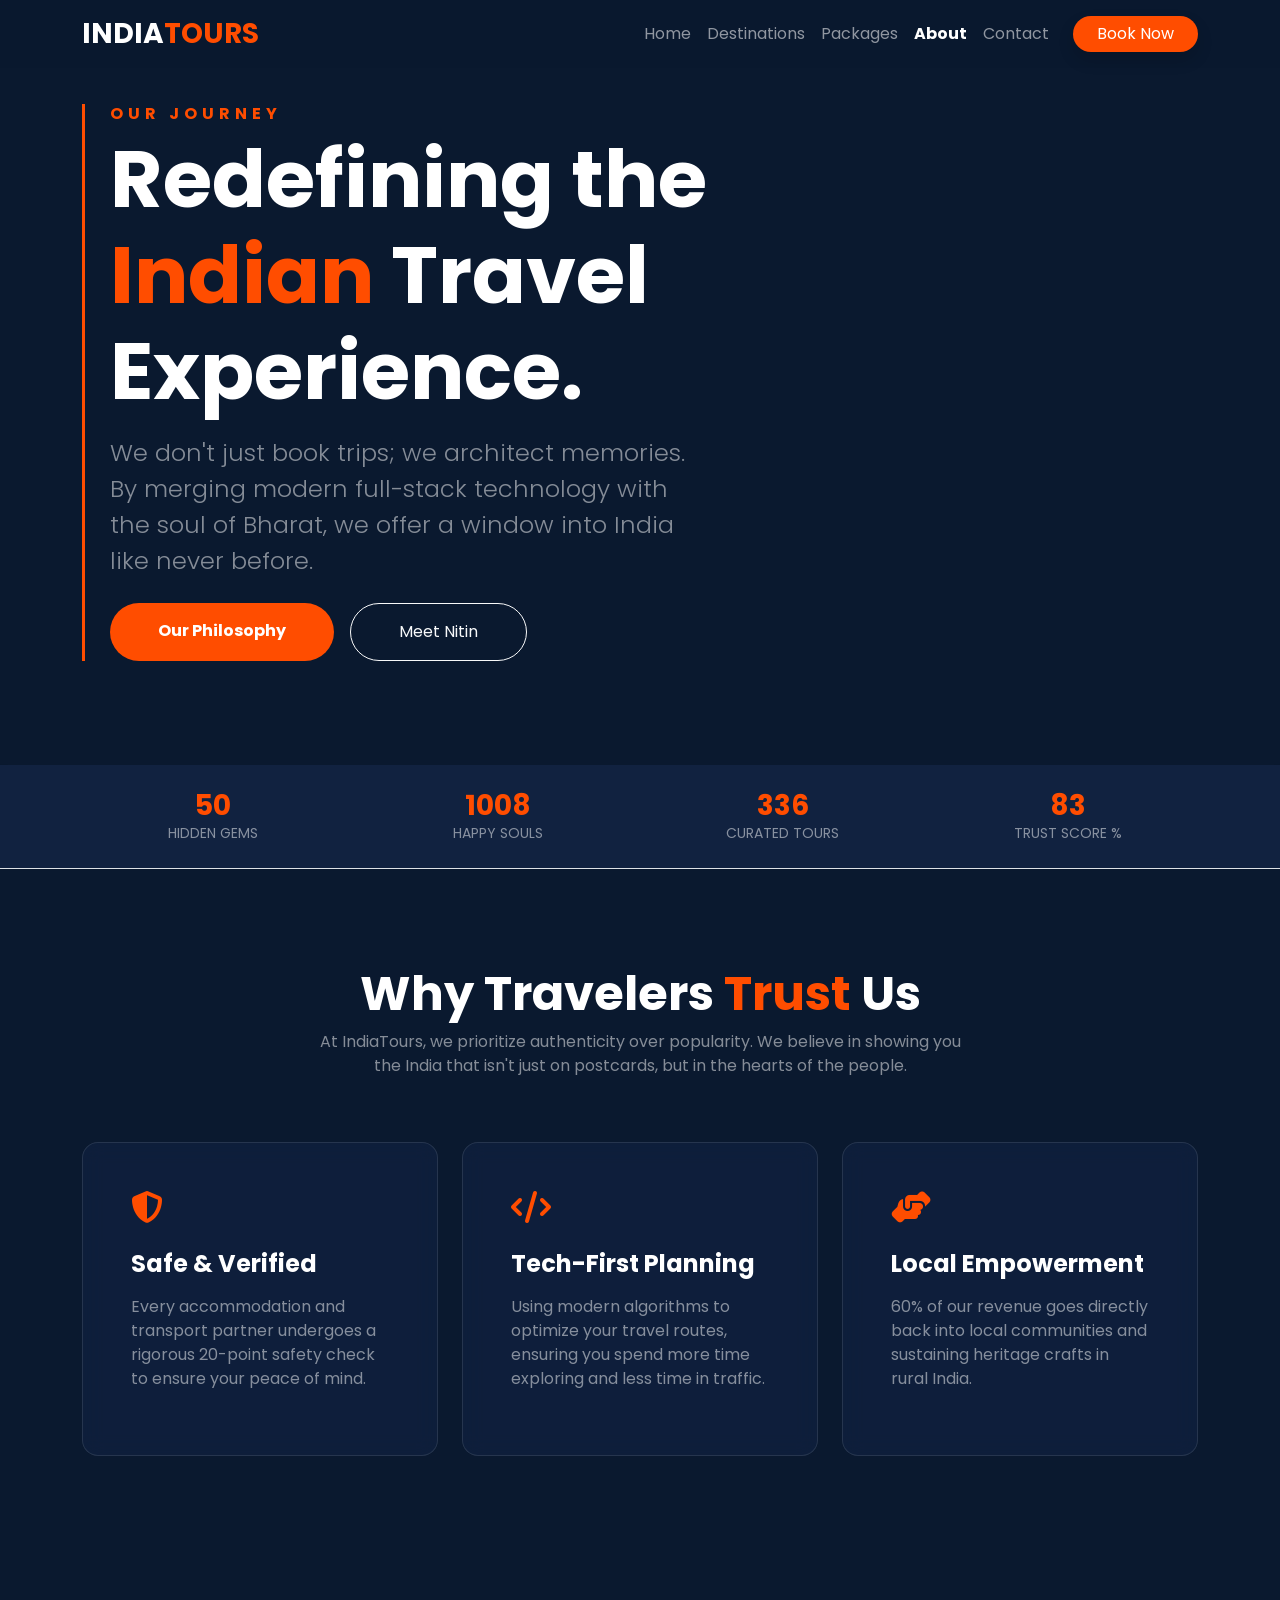
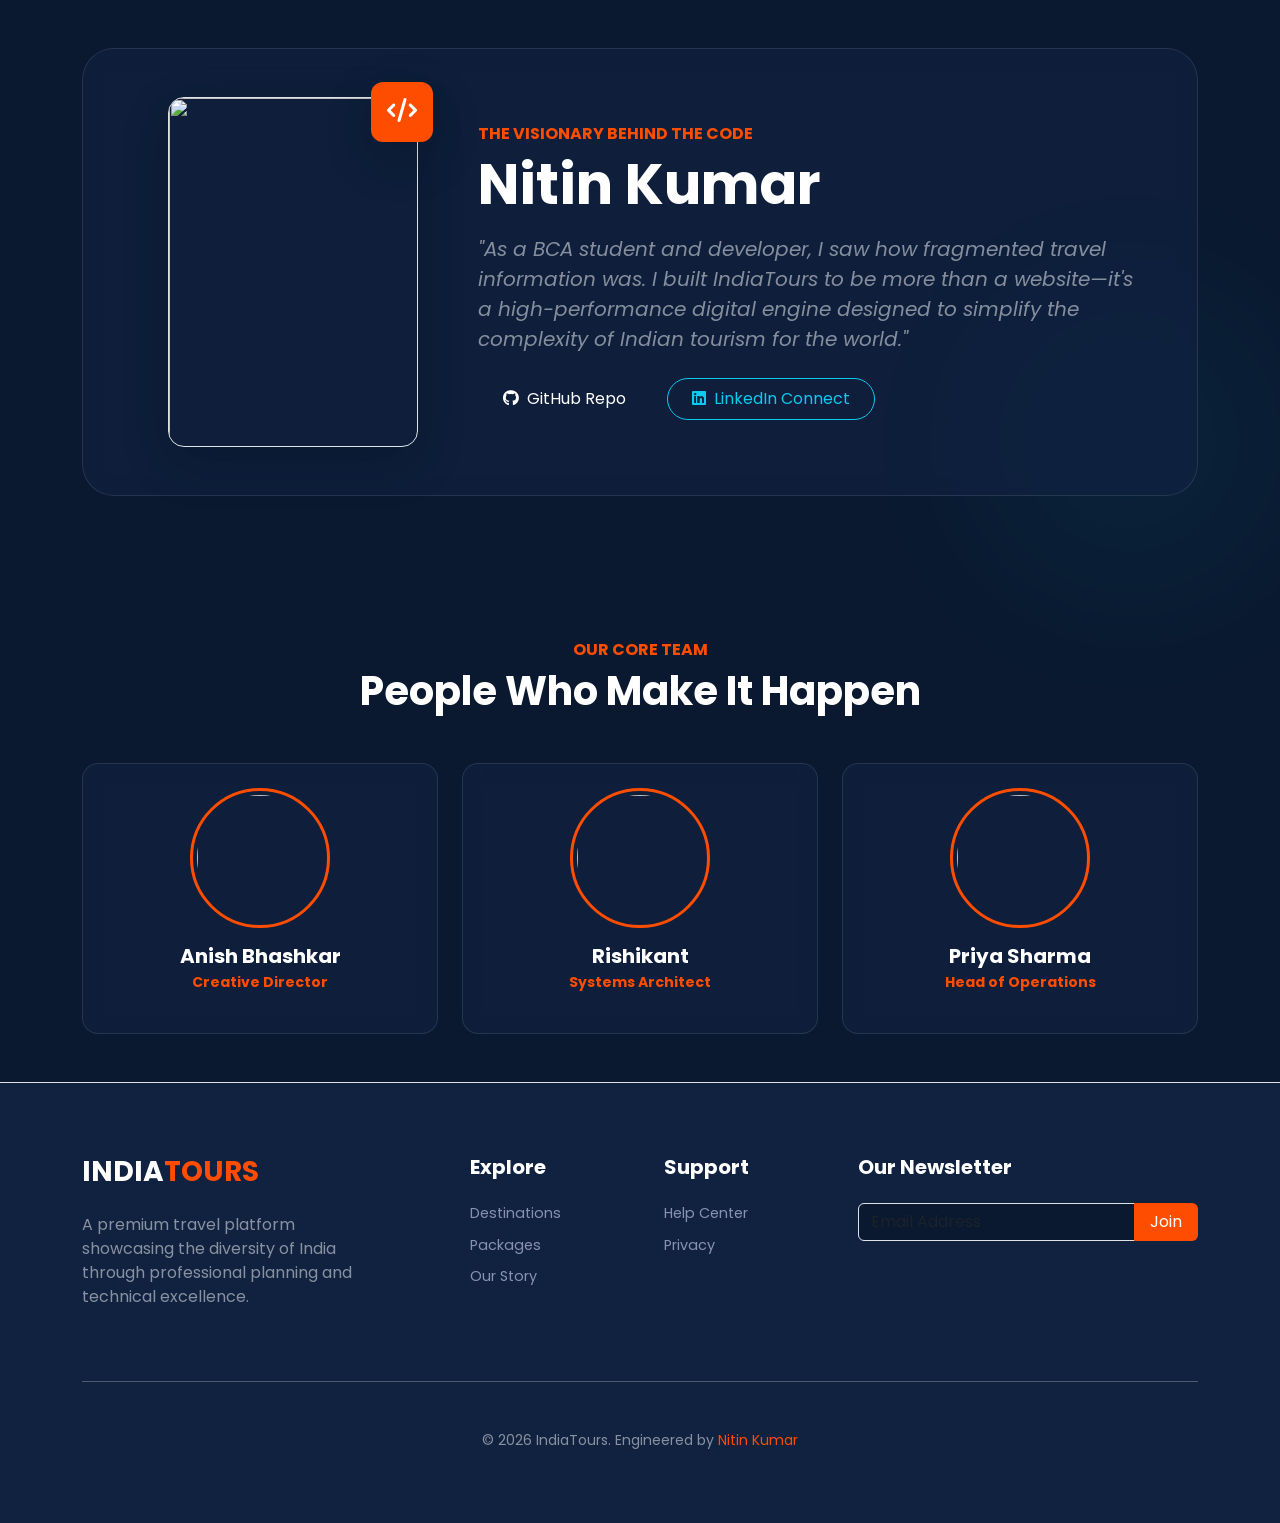
==== about.html @ 4d45d9b5 "Add files via upload" ====
<!DOCTYPE html>
<html lang="en">
<head>
    <meta charset="UTF-8">
    <meta name="viewport" content="width=device-width, initial-scale=1.0">
    <title>About Us | IndiaTours</title>
    
    <link href="https://fonts.googleapis.com/css2?family=Poppins:wght@300;400;500;600;700&display=swap" rel="stylesheet">
    <link href="https://cdn.jsdelivr.net/npm/bootstrap@5.3.2/dist/css/bootstrap.min.css" rel="stylesheet">
    <link rel="stylesheet" href="https://cdnjs.cloudflare.com/ajax/libs/font-awesome/6.4.0/css/all.min.css">
    
    <style>
        :root {
            --navy-dark: #0a192f;
            --navy-slate: #112240;
            --navy-light: #233554;
            --orange-primary: #ff4d00;
            --text-slate: #8892b0;
        }

        body { font-family: 'Poppins', sans-serif; overflow-x: hidden; background-color: var(--navy-dark); color: white; }
        .text-orange { color: var(--orange-primary) !important; }
        .bg-navy-dark { background-color: var(--navy-dark) !important; }
        .bg-navy-slate { background-color: var(--navy-slate) !important; }
        
        /* Glassmorphism Card Effect */
        .glass-card {
            background: rgba(17, 34, 64, 0.7);
            backdrop-filter: blur(10px);
            border: 1px solid rgba(255, 255, 255, 0.1);
            transition: transform 0.3s ease, border-color 0.3s ease;
        }
        .glass-card:hover {
            border-color: var(--orange-primary);
            transform: translateY(-10px);
        }

        /* Animated Section Entrance */
        .reveal {
            opacity: 0;
            transform: translateY(30px);
            transition: all 0.8s ease-out;
        }
        .reveal.active {
            opacity: 1;
            transform: translateY(0);
        }

        /* Decorative Background Blob */
        .blob {
            position: absolute;
            width: 300px;
            height: 300px;
            background: var(--orange-primary);
            filter: blur(80px);
            opacity: 0.1;
            z-index: -1;
            border-radius: 50%;
        }

        .counter-box { border-bottom: 2px solid transparent; transition: 0.3s; }
        .counter-box:hover { border-bottom: 2px solid var(--orange-primary); }

        .footer-link {
            color: var(--text-slate);
            text-decoration: none;
            transition: 0.3s;
            font-size: 0.9rem;
            display: block;
            margin-bottom: 10px;
        }
        .footer-link:hover { color: var(--orange-primary); padding-left: 5px; }
        
        .btn-orange { background: var(--orange-primary); color: white; border: none; }
        .btn-orange:hover { background: #e64500; color: white; }

        /* Custom Header Styling */
        .header-content {
            border-left: 3px solid var(--orange-primary);
            padding-left: 25px;
        }
    </style>
</head>

<body class="bg-navy-dark text-white">

    <nav class="navbar navbar-expand-lg fixed-top navbar-dark" id="mainNav" style="background: rgba(10, 25, 47, 0.95);">
        <div class="container">
            <a class="navbar-brand fw-bold fs-3" href="index.html">
                INDIA<span class="text-orange">TOURS</span>
            </a>
            <button class="navbar-toggler" type="button" data-bs-toggle="collapse" data-bs-target="#navContent">
                <span class="navbar-toggler-icon"></span>
            </button>
            <div class="collapse navbar-collapse justify-content-start" id="navContent">
                <ul class="navbar-nav ms-auto align-items-center">
                    <li class="nav-item"><a class="nav-link" href="index.html">Home</a></li>
                    <li class="nav-item"><a class="nav-link" href="destinations.html">Destinations</a></li>
                    <li class="nav-item"><a class="nav-link" href="packages.html">Packages</a></li>
                    <li class="nav-item"><a class="nav-link active fw-bold" href="about.html">About</a></li>
                    <li class="nav-item"><a class="nav-link" href="contact.html">Contact</a></li>
                    <li class="nav-item ms-lg-3">
                        <a class="btn btn-orange px-4 rounded-pill shadow" href="booking.html">Book Now</a>
                    </li>
                </ul>
            </div>
        </div>
    </nav>

    <header class="sub-hero d-flex align-items-center" 
            style="height: 85vh; background: linear-gradient(to right, rgba(10, 25, 47, 0.95), rgba(10, 25, 47, 0.6)), url('https://images.unsplash.com/photo-1524492412937-b28074a5d7da') center/cover;">
        <div class="container">
            <div class="row">
                <div class="col-lg-8 reveal">
                    <div class="header-content">
                        <h6 class="text-orange fw-bold text-uppercase ls-3 mb-2" style="letter-spacing: 5px;">Our Journey</h6>
                        <h1 class="display-1 fw-bold mb-3">Redefining the <br><span class="text-orange">Indian</span> Travel Experience.</h1>
                        <p class="lead text-white-50 mb-4 fs-4" style="max-width: 600px;">
                            We don't just book trips; we architect memories. By merging modern full-stack technology with the soul of Bharat, we offer a window into India like never before.
                        </p>
                        <div class="d-flex flex-wrap gap-3">
                            <a href="#vision" class="btn btn-orange rounded-pill px-5 py-3 fw-bold">Our Philosophy</a>
                            <a href="#founder" class="btn btn-outline-light rounded-pill px-5 py-3">Meet Nitin</a>
                        </div>
                    </div>
                </div>
            </div>
        </div>
    </header>

    <section class="py-4 bg-navy-slate border-bottom border-navy-light shadow-sm">
        <div class="container">
            <div class="row text-center g-4" id="counterSection">
                <div class="col-md-3 col-6">
                    <h3 class="counter fw-bold text-orange mb-0" data-target="50">0</h3>
                    <p class="small text-white-50 mb-0 text-uppercase ls-1">Hidden Gems</p>
                </div>
                <div class="col-md-3 col-6">
                    <h3 class="counter fw-bold text-orange mb-0" data-target="1200">0</h3>
                    <p class="small text-white-50 mb-0 text-uppercase ls-1">Happy Souls</p>
                </div>
                <div class="col-md-3 col-6">
                    <h3 class="counter fw-bold text-orange mb-0" data-target="350">0</h3>
                    <p class="small text-white-50 mb-0 text-uppercase ls-1">Curated Tours</p>
                </div>
                <div class="col-md-3 col-6">
                    <h3 class="counter fw-bold text-orange mb-0" data-target="100">0</h3>
                    <p class="small text-white-50 mb-0 text-uppercase ls-1">Trust Score %</p>
                </div>
            </div>
        </div>
    </section>

    <section id="vision" class="py-5 bg-navy-dark">
        <div class="container py-lg-5">
            <div class="row mb-5 text-center justify-content-center">
                <div class="col-lg-7 reveal">
                    <h2 class="fw-bold display-5">Why Travelers <span class="text-orange">Trust</span> Us</h2>
                    <p class="text-white-50">At IndiaTours, we prioritize authenticity over popularity. We believe in showing you the India that isn't just on postcards, but in the hearts of the people.</p>
                </div>
            </div>
            <div class="row g-4">
                <div class="col-md-4 reveal">
                    <div class="glass-card p-5 rounded-4 h-100">
                        <div class="icon-box mb-4"><i class="fas fa-shield-alt text-orange fa-2x"></i></div>
                        <h4 class="fw-bold mb-3">Safe & Verified</h4>
                        <p class="text-white-50">Every accommodation and transport partner undergoes a rigorous 20-point safety check to ensure your peace of mind.</p>
                    </div>
                </div>
                <div class="col-md-4 reveal">
                    <div class="glass-card p-5 rounded-4 h-100">
                        <div class="icon-box mb-4"><i class="fas fa-code text-orange fa-2x"></i></div>
                        <h4 class="fw-bold mb-3">Tech-First Planning</h4>
                        <p class="text-white-50">Using modern algorithms to optimize your travel routes, ensuring you spend more time exploring and less time in traffic.</p>
                    </div>
                </div>
                <div class="col-md-4 reveal">
                    <div class="glass-card p-5 rounded-4 h-100">
                        <div class="icon-box mb-4"><i class="fas fa-hands-helping text-orange fa-2x"></i></div>
                        <h4 class="fw-bold mb-3">Local Empowerment</h4>
                        <p class="text-white-50">60% of our revenue goes directly back into local communities and sustaining heritage crafts in rural India.</p>
                    </div>
                </div>
            </div>
        </div>
    </section>

    <section id="founder" class="py-5 position-relative">
        <div class="blob" style="bottom: 0; right: 0; background: #00d4ff; opacity: 0.05;"></div>
        <div class="container py-lg-5">
            <div class="glass-card p-5 rounded-5 reveal">
                <div class="row align-items-center">
                    <div class="col-lg-4 text-center">
                        <div class="position-relative d-inline-block">
                            <img src="img/founder.jpg" class="img-fluid rounded-4 shadow-lg border border-navy-light" style="width: 250px; height: 350px; object-fit: cover;">
                            <div class="position-absolute top-0 end-0 bg-orange p-3 shadow-lg" style="margin-top: -15px; margin-right: -15px; border-radius: 12px; background: var(--orange-primary);">
                                <i class="fa-solid fa-code text-white fs-4"></i>
                            </div>
                        </div>
                    </div>
                    <div class="col-lg-8">
                        <h6 class="text-orange fw-bold mb-2 ls-2">THE VISIONARY BEHIND THE CODE</h6>
                        <h2 class="fw-bold display-4 mb-3">Nitin Kumar</h2>
                        <p class="text-white-50 fs-5 mb-4 italic" style="font-style: italic;">
                            "As a BCA student and developer, I saw how fragmented travel information was. I built IndiaTours to be more than a website—it's a high-performance digital engine designed to simplify the complexity of Indian tourism for the world."
                        </p>
                        
                        <div class="d-flex flex-wrap gap-3">
                            <a href="https://github.com/Nitin765kumar" target="_blank" class="btn btn-navy-slate text-white border-navy-light px-4 py-2 rounded-pill">
                                <i class="fab fa-github me-2"></i>GitHub Repo
                            </a>
                            <a href="https://www.linkedin.com/in/nitinkumar25" target="_blank" class="btn btn-outline-info px-4 py-2 rounded-pill">
                                <i class="fab fa-linkedin me-2"></i>LinkedIn Connect
                            </a>
                        </div>
                    </div>
                </div>
            </div>
        </div>
    </section>

    <section class="py-5">
        <div class="container">
            <div class="text-center mb-5 reveal">
                <h6 class="text-orange fw-bold ls-2">OUR CORE TEAM</h6>
                <h2 class="fw-bold display-6">People Who Make It Happen</h2>
            </div>
            <div class="row g-4">
                <div class="col-md-4 reveal">
                    <div class="glass-card text-center p-4 rounded-4">
                        <img src="img/anish.jpg" class="rounded-circle mb-3 border border-3 border-orange p-1" style="width:140px; height:140px; object-fit:cover; border-color: var(--orange-primary) !important;">
                        <h5 class="fw-bold mb-1">Anish Bhashkar</h5>
                        <p class="text-orange small fw-bold mb-3">Creative Director</p>
                    </div>
                </div>
                <div class="col-md-4 reveal">
                    <div class="glass-card text-center p-4 rounded-4">
                        <img src="img/rishikant.jpg" class="rounded-circle mb-3 border border-3 border-orange p-1" style="width:140px; height:140px; object-fit:cover; border-color: var(--orange-primary) !important;">
                        <h5 class="fw-bold mb-1">Rishikant</h5>
                        <p class="text-orange small fw-bold mb-3">Systems Architect</p>
                    </div>
                </div>
                <div class="col-md-4 reveal">
                    <div class="glass-card text-center p-4 rounded-4">
                        <img src="img/team3.jpg" class="rounded-circle mb-3 border border-3 border-orange p-1" style="width:140px; height:140px; object-fit:cover; border-color: var(--orange-primary) !important;">
                        <h5 class="fw-bold mb-1">Priya Sharma</h5>
                        <p class="text-orange small fw-bold mb-3">Head of Operations</p>
                    </div>
                </div>
            </div>
        </div>
    </section>

    <footer class="py-5 bg-navy-slate border-top border-navy-light">
        <div class="container py-4">
            <div class="row g-5">
                <div class="col-lg-4 col-md-6">
                    <h3 class="fw-bold mb-4">INDIA<span class="text-orange">TOURS</span></h3>
                    <p class="text-white-50 mb-4 pe-lg-5">A premium travel platform showcasing the diversity of India through professional planning and technical excellence.</p>
                </div>

                <div class="col-lg-2 col-md-6">
                    <h5 class="fw-bold mb-4">Explore</h5>
                    <a href="destinations.html" class="footer-link">Destinations</a>
                    <a href="packages.html" class="footer-link">Packages</a>
                    <a href="about.html" class="footer-link">Our Story</a>
                </div>

                <div class="col-lg-2 col-md-6">
                    <h5 class="fw-bold mb-4">Support</h5>
                    <a href="#" class="footer-link">Help Center</a>
                    <a href="#" class="footer-link">Privacy</a>
                </div>

                <div class="col-lg-4 col-md-6">
                    <h5 class="fw-bold mb-4">Our Newsletter</h5>
                    <div class="input-group mb-3">
                        <input type="text" class="form-control bg-navy-dark border-navy-light text-white" placeholder="Email Address">
                        <button class="btn btn-orange px-3" type="button">Join</button>
                    </div>
                </div>
            </div>

            <hr class="my-5 border-navy-light">
            
            <div class="text-center">
                <p class="text-white-50 small mb-0">© 2026 IndiaTours. Engineered by <span class="text-orange">Nitin Kumar</span></p>
            </div>
        </div>
    </footer>

    <script src="https://cdn.jsdelivr.net/npm/bootstrap@5.3.2/dist/js/bootstrap.bundle.min.js"></script>
    <script>
        // Reveal Animations on Scroll
        window.addEventListener('scroll', () => {
            let reveals = document.querySelectorAll('.reveal');
            for (let i = 0; i < reveals.length; i++) {
                let windowHeight = window.innerHeight;
                let revealTop = reveals[i].getBoundingClientRect().top;
                let revealPoint = 100;
                if (revealTop < windowHeight - revealPoint) {
                    reveals[i].classList.add('active');
                }
            }
        });

        window.onload = () => {
            const firstReveal = document.querySelector('.reveal');
            if(firstReveal) firstReveal.classList.add('active');
        };

        // Counter logic
        const observer = new IntersectionObserver((entries) => {
            if(entries[0].isIntersecting) {
                const counters = document.querySelectorAll('.counter');
                counters.forEach(counter => {
                    const updateCount = () => {
                        const target = +counter.getAttribute('data-target');
                        const count = +counter.innerText;
                        const inc = target / 100;
                        if (count < target) {
                            counter.innerText = Math.ceil(count + inc);
                            setTimeout(updateCount, 20);
                        } else { counter.innerText = target; }
                    };
                    updateCount();
                });
            }
        }, { threshold: 0.5 });
        
        const counterSec = document.querySelector('#counterSection');
        if(counterSec) observer.observe(counterSec);
    </script>
</body>
</html>
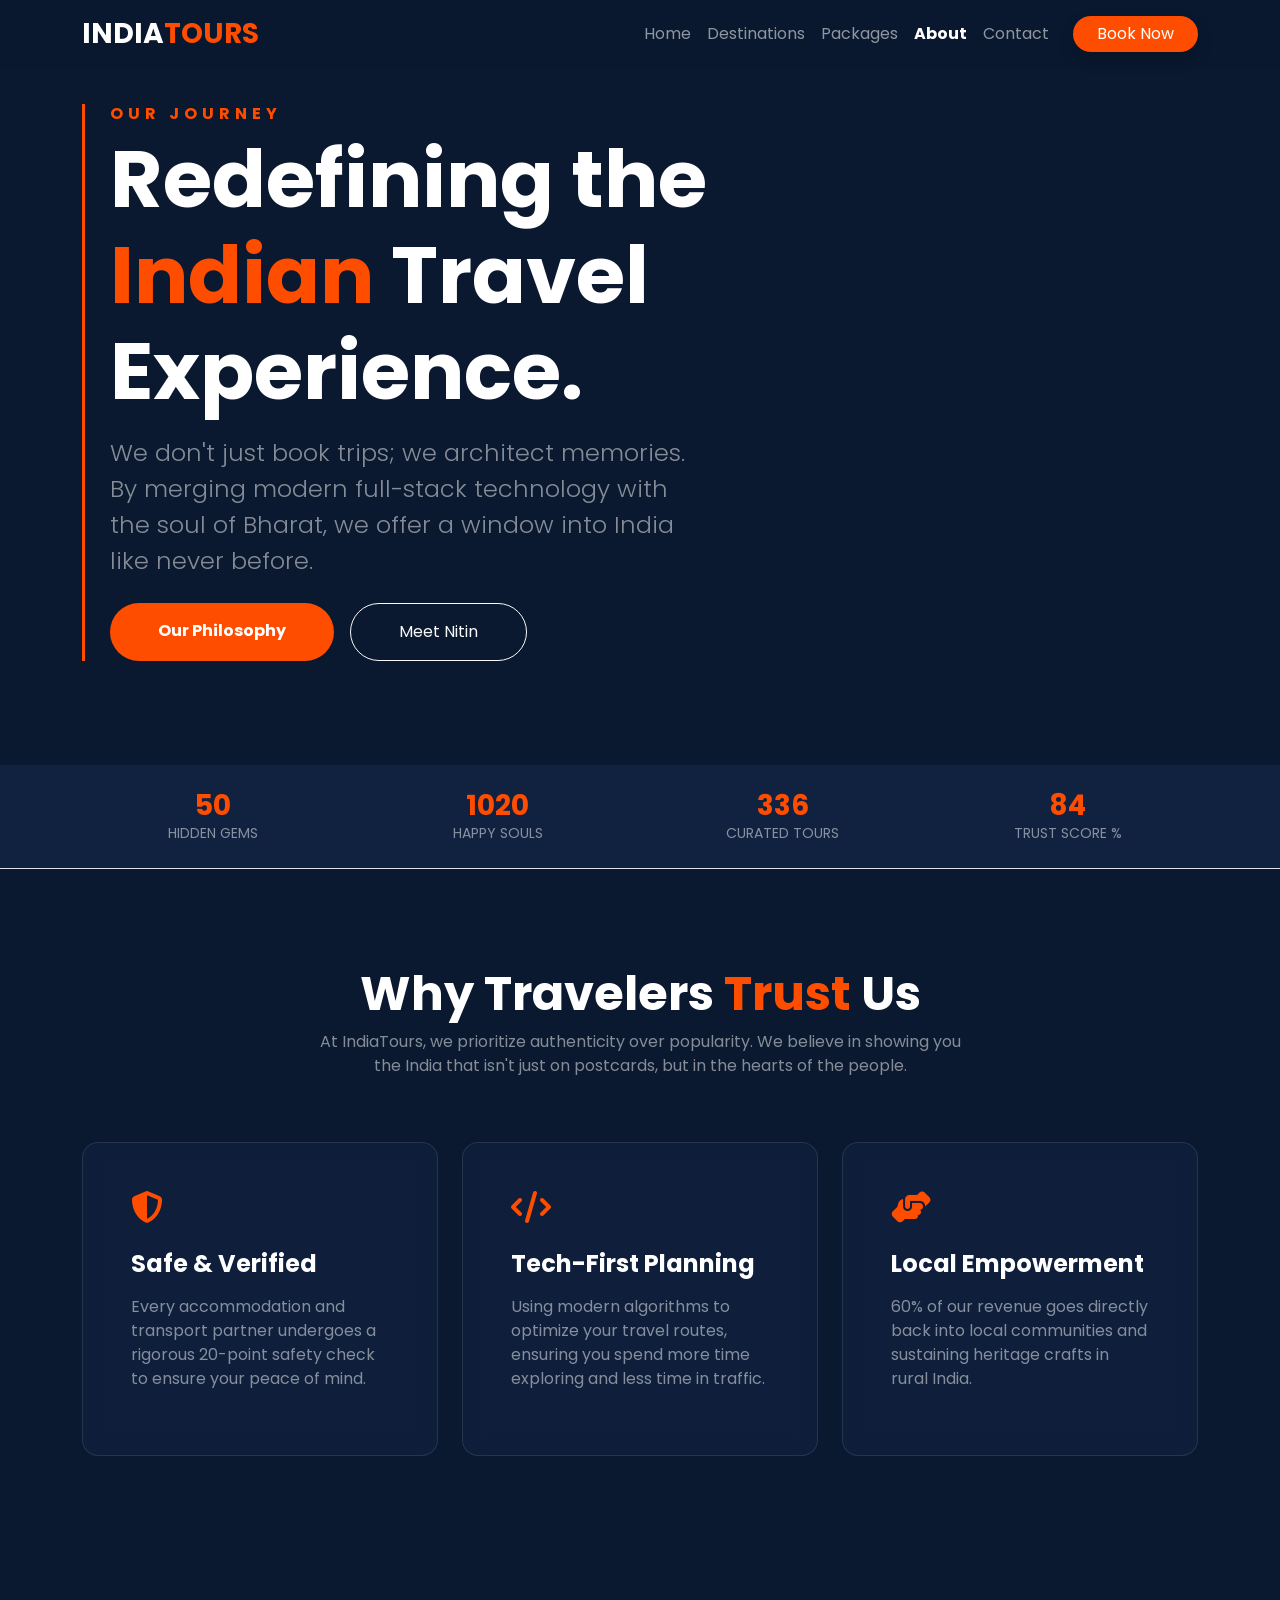
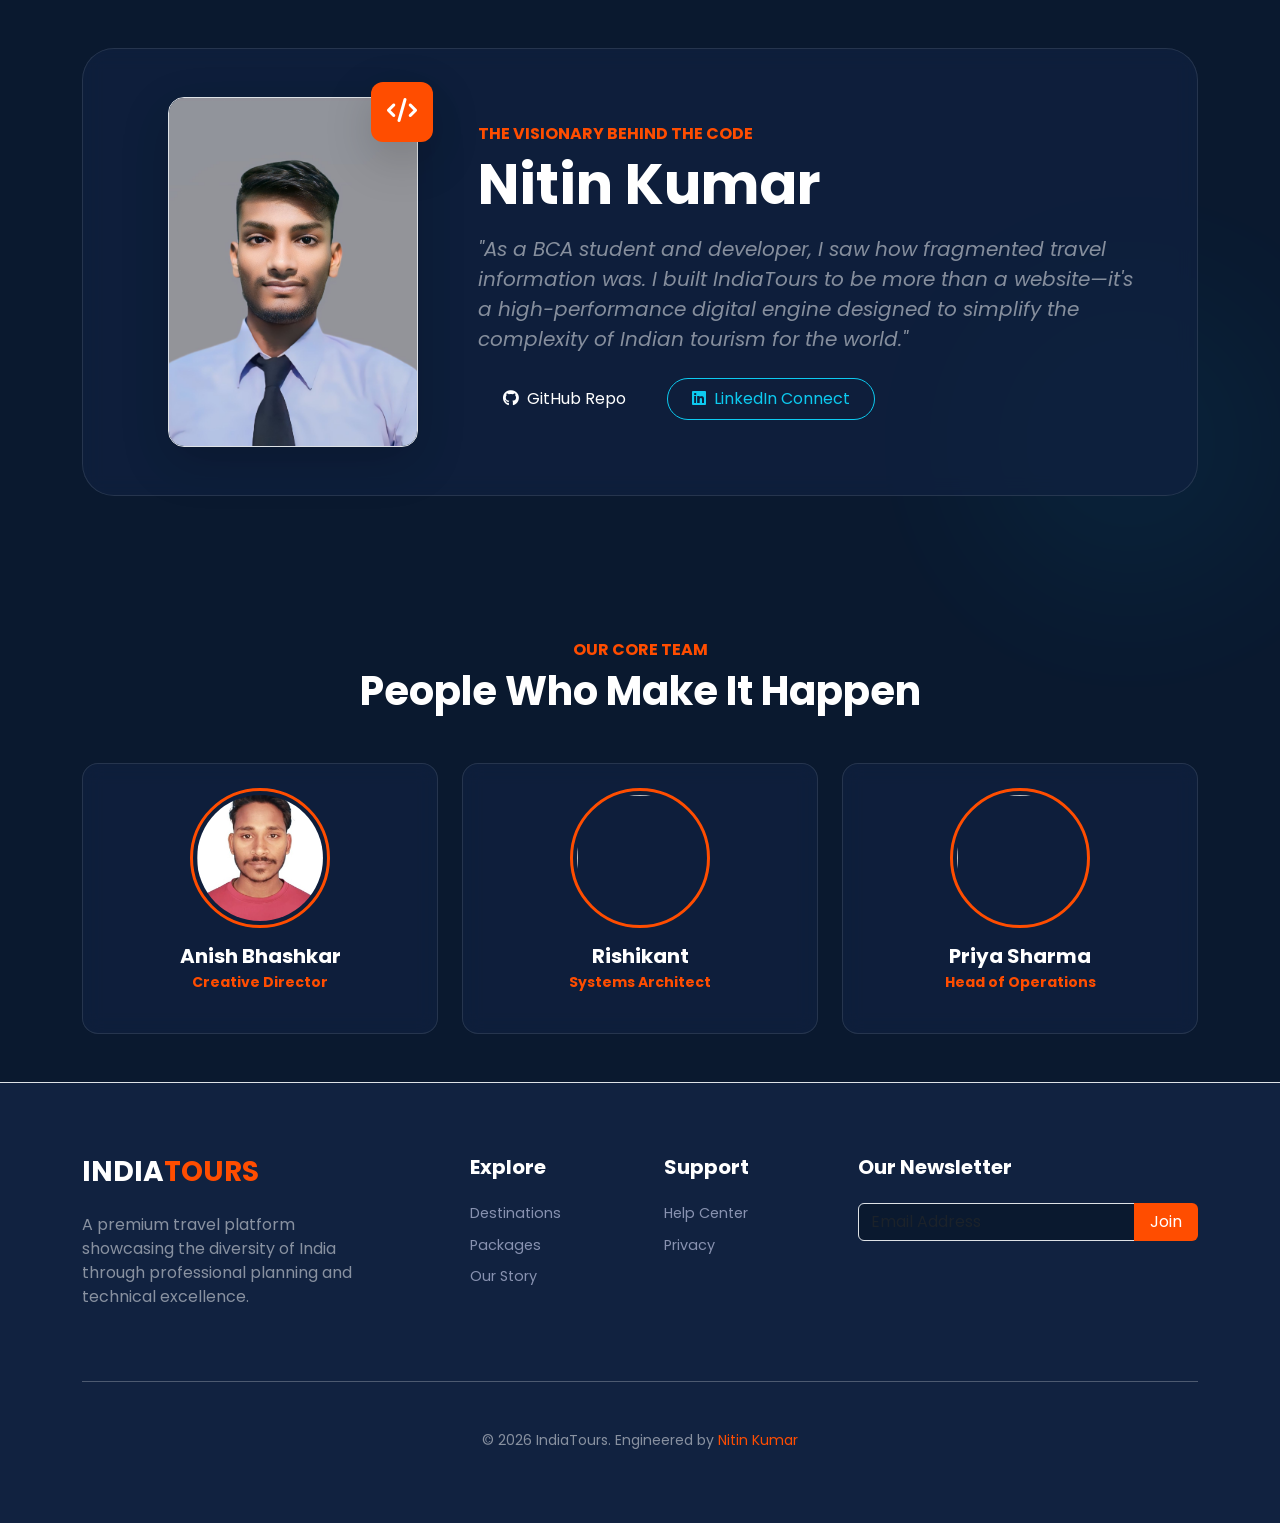
==== commit a656f9d5: "Update about.html" ====
--- a/about.html
+++ b/about.html
@@ -192,7 +192,7 @@
                 <div class="row align-items-center">
                     <div class="col-lg-4 text-center">
                         <div class="position-relative d-inline-block">
-                            <img src="img/founder.jpg" class="img-fluid rounded-4 shadow-lg border border-navy-light" style="width: 250px; height: 350px; object-fit: cover;">
+                            <img src="founder.jpg" class="img-fluid rounded-4 shadow-lg border border-navy-light" style="width: 250px; height: 350px; object-fit: cover;">
                             <div class="position-absolute top-0 end-0 bg-orange p-3 shadow-lg" style="margin-top: -15px; margin-right: -15px; border-radius: 12px; background: var(--orange-primary);">
                                 <i class="fa-solid fa-code text-white fs-4"></i>
                             </div>
@@ -228,21 +228,21 @@
             <div class="row g-4">
                 <div class="col-md-4 reveal">
                     <div class="glass-card text-center p-4 rounded-4">
-                        <img src="img/anish.jpg" class="rounded-circle mb-3 border border-3 border-orange p-1" style="width:140px; height:140px; object-fit:cover; border-color: var(--orange-primary) !important;">
+                        <img src="anish.jpg" class="rounded-circle mb-3 border border-3 border-orange p-1" style="width:140px; height:140px; object-fit:cover; border-color: var(--orange-primary) !important;">
                         <h5 class="fw-bold mb-1">Anish Bhashkar</h5>
                         <p class="text-orange small fw-bold mb-3">Creative Director</p>
                     </div>
                 </div>
                 <div class="col-md-4 reveal">
                     <div class="glass-card text-center p-4 rounded-4">
-                        <img src="img/rishikant.jpg" class="rounded-circle mb-3 border border-3 border-orange p-1" style="width:140px; height:140px; object-fit:cover; border-color: var(--orange-primary) !important;">
+                        <img src="rishikant.jpg" class="rounded-circle mb-3 border border-3 border-orange p-1" style="width:140px; height:140px; object-fit:cover; border-color: var(--orange-primary) !important;">
                         <h5 class="fw-bold mb-1">Rishikant</h5>
                         <p class="text-orange small fw-bold mb-3">Systems Architect</p>
                     </div>
                 </div>
                 <div class="col-md-4 reveal">
                     <div class="glass-card text-center p-4 rounded-4">
-                        <img src="img/team3.jpg" class="rounded-circle mb-3 border border-3 border-orange p-1" style="width:140px; height:140px; object-fit:cover; border-color: var(--orange-primary) !important;">
+                        <img src="team3.jpg" class="rounded-circle mb-3 border border-3 border-orange p-1" style="width:140px; height:140px; object-fit:cover; border-color: var(--orange-primary) !important;">
                         <h5 class="fw-bold mb-1">Priya Sharma</h5>
                         <p class="text-orange small fw-bold mb-3">Head of Operations</p>
                     </div>
@@ -332,4 +332,4 @@
         if(counterSec) observer.observe(counterSec);
     </script>
 </body>
-</html>+</html>
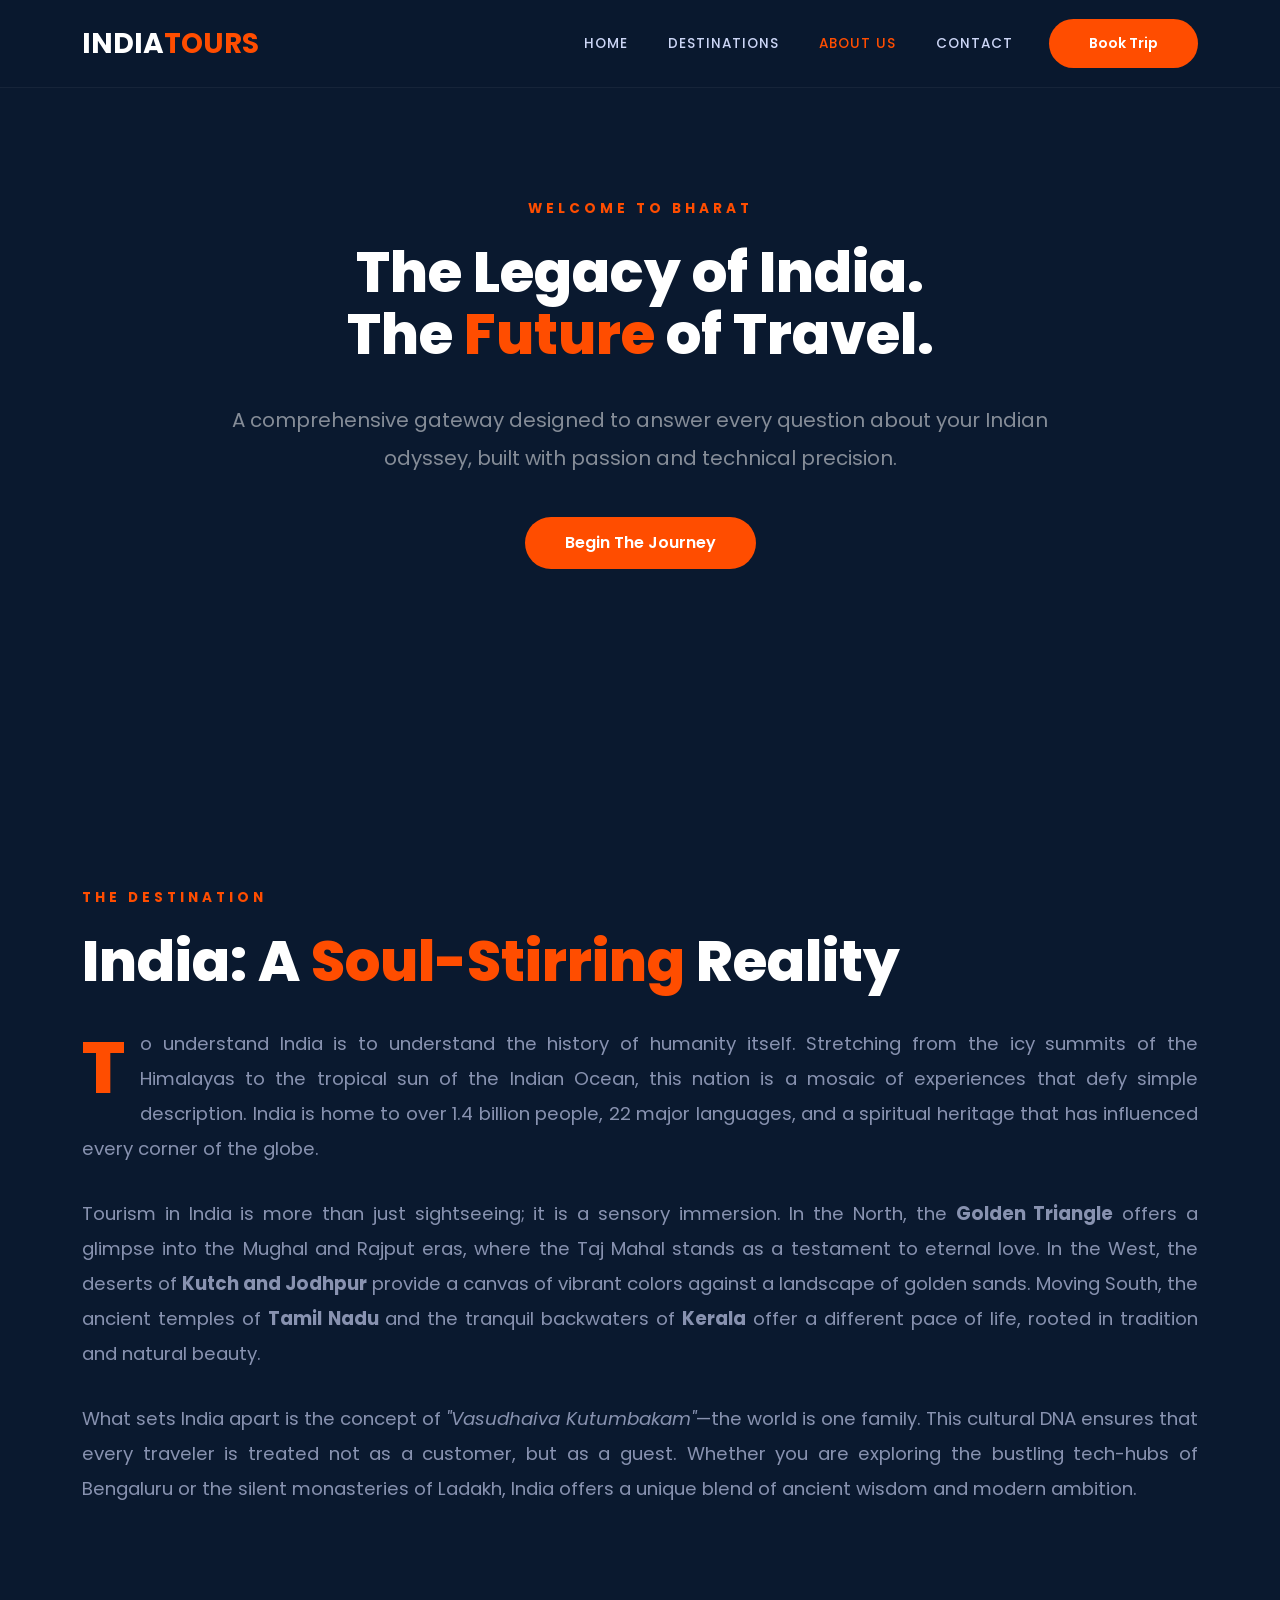
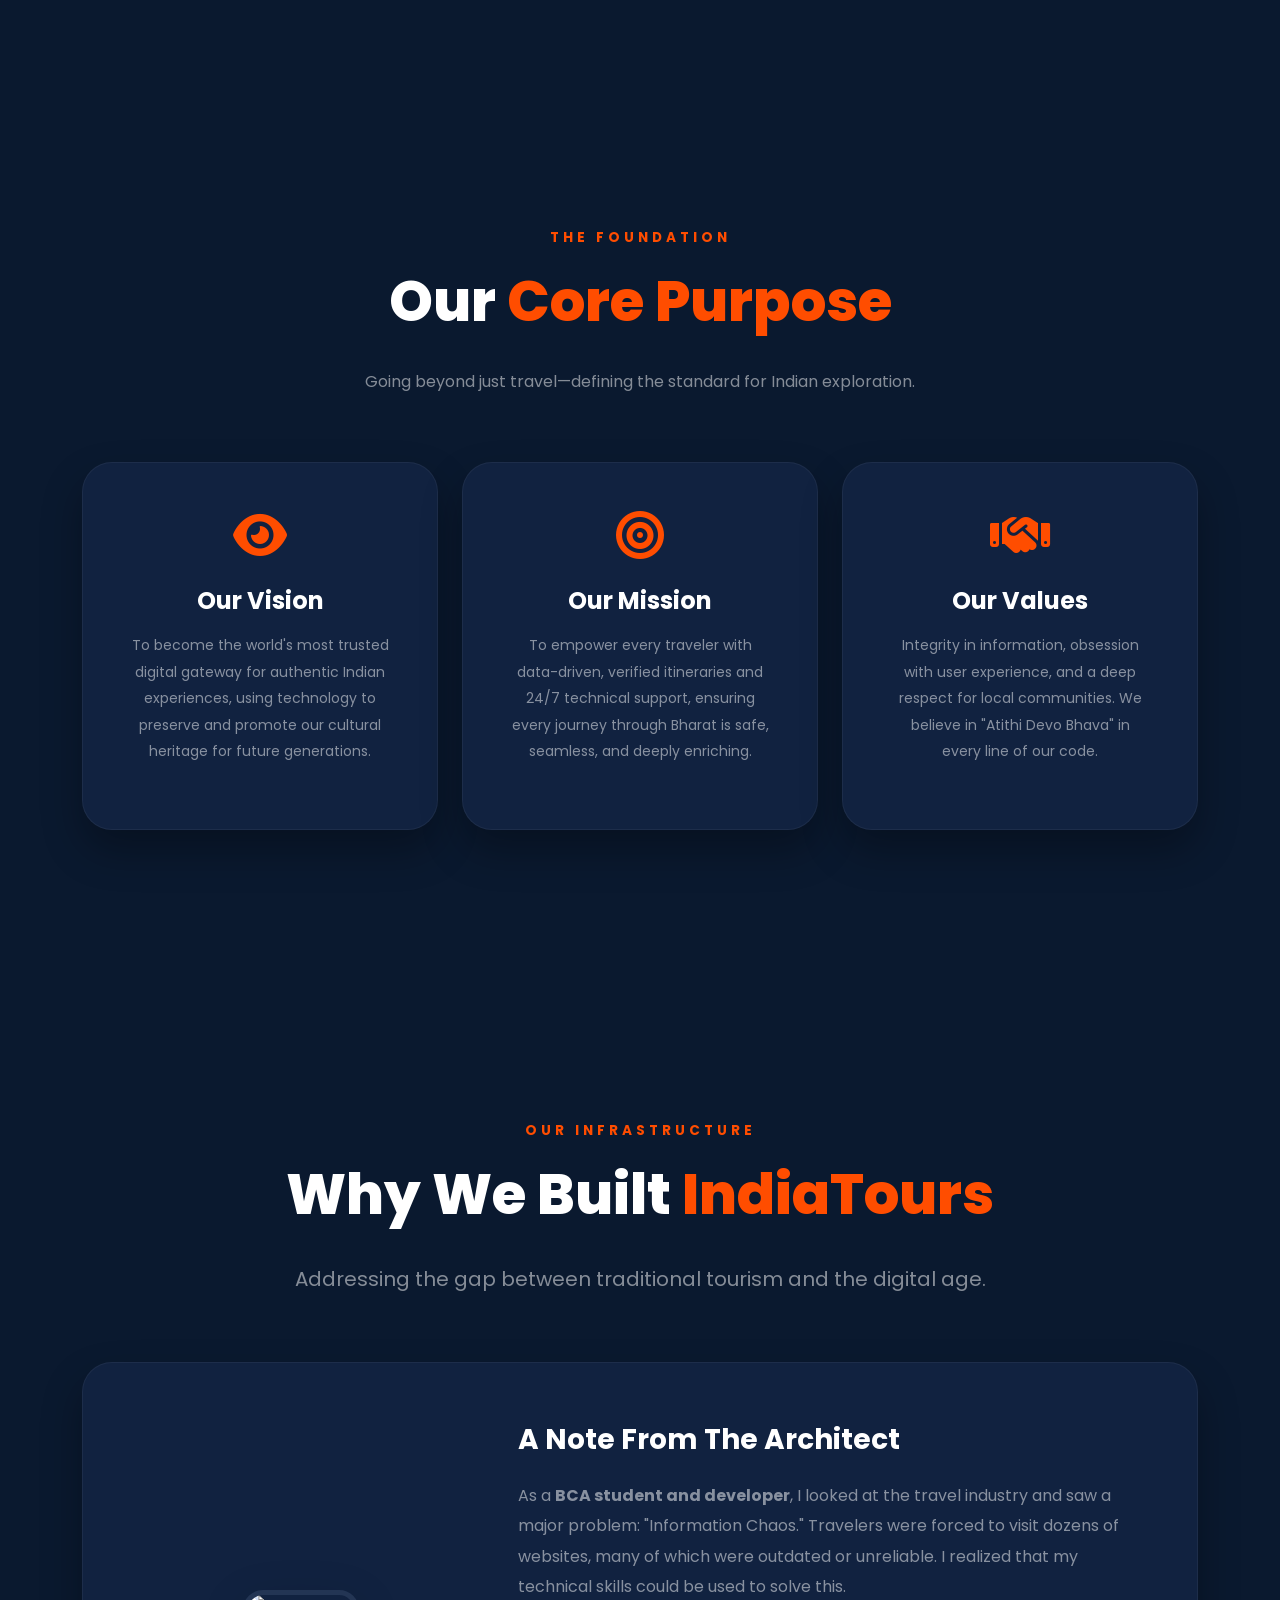
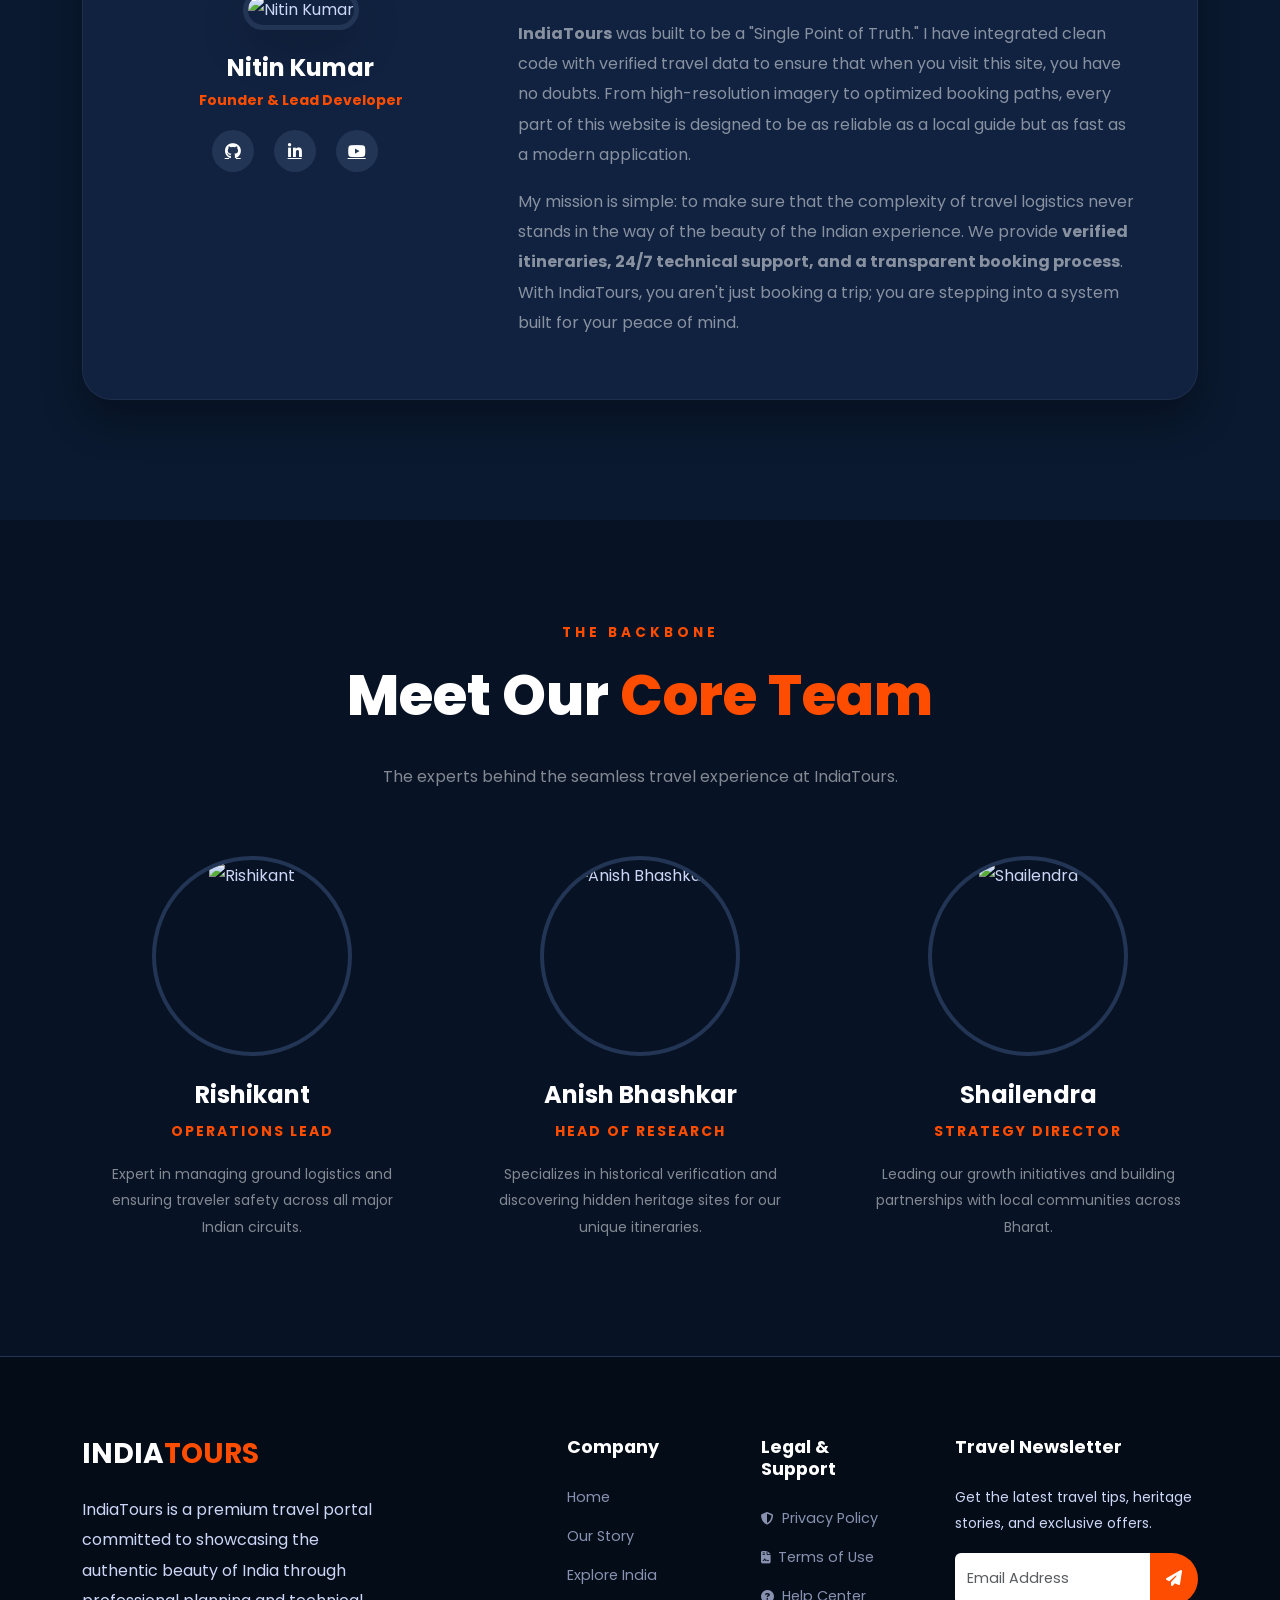
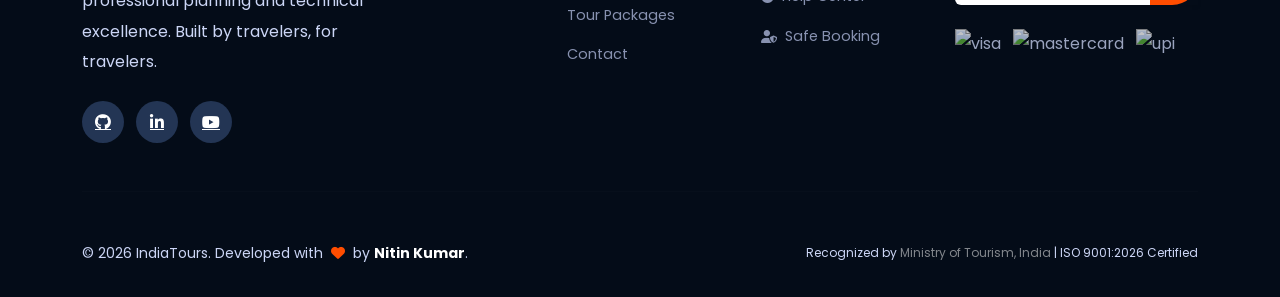
==== commit a49a0daf: "Update print statement from 'Hello' to 'Goodbye'" ====
--- a/about.html
+++ b/about.html
@@ -3,7 +3,7 @@
 <head>
     <meta charset="UTF-8">
     <meta name="viewport" content="width=device-width, initial-scale=1.0">
-    <title>About Us | IndiaTours</title>
+    <title>Our Story & Mission | IndiaTours</title>
     
     <link href="https://fonts.googleapis.com/css2?family=Poppins:wght@300;400;500;600;700&display=swap" rel="stylesheet">
     <link href="https://cdn.jsdelivr.net/npm/bootstrap@5.3.2/dist/css/bootstrap.min.css" rel="stylesheet">
@@ -16,320 +16,358 @@
             --navy-light: #233554;
             --orange-primary: #ff4d00;
             --text-slate: #8892b0;
-        }
-
-        body { font-family: 'Poppins', sans-serif; overflow-x: hidden; background-color: var(--navy-dark); color: white; }
+            --light-slate: #ccd6f6;
+        }
+
+        body { font-family: 'Poppins', sans-serif; background-color: var(--navy-dark); color: var(--light-slate); line-height: 1.9; overflow-x: hidden; }
         .text-orange { color: var(--orange-primary) !important; }
-        .bg-navy-dark { background-color: var(--navy-dark) !important; }
-        .bg-navy-slate { background-color: var(--navy-slate) !important; }
-        
-        /* Glassmorphism Card Effect */
-        .glass-card {
-            background: rgba(17, 34, 64, 0.7);
-            backdrop-filter: blur(10px);
-            border: 1px solid rgba(255, 255, 255, 0.1);
-            transition: transform 0.3s ease, border-color 0.3s ease;
-        }
-        .glass-card:hover {
-            border-color: var(--orange-primary);
-            transform: translateY(-10px);
-        }
-
-        /* Animated Section Entrance */
-        .reveal {
-            opacity: 0;
-            transform: translateY(30px);
-            transition: all 0.8s ease-out;
-        }
-        .reveal.active {
-            opacity: 1;
-            transform: translateY(0);
-        }
-
-        /* Decorative Background Blob */
-        .blob {
-            position: absolute;
-            width: 300px;
-            height: 300px;
-            background: var(--orange-primary);
-            filter: blur(80px);
-            opacity: 0.1;
-            z-index: -1;
-            border-radius: 50%;
-        }
-
-        .counter-box { border-bottom: 2px solid transparent; transition: 0.3s; }
-        .counter-box:hover { border-bottom: 2px solid var(--orange-primary); }
-
-        .footer-link {
-            color: var(--text-slate);
-            text-decoration: none;
-            transition: 0.3s;
-            font-size: 0.9rem;
-            display: block;
-            margin-bottom: 10px;
-        }
-        .footer-link:hover { color: var(--orange-primary); padding-left: 5px; }
-        
-        .btn-orange { background: var(--orange-primary); color: white; border: none; }
-        .btn-orange:hover { background: #e64500; color: white; }
-
-        /* Custom Header Styling */
-        .header-content {
-            border-left: 3px solid var(--orange-primary);
-            padding-left: 25px;
-        }
+        
+        /* Professional Navbar */
+        .navbar {
+            background: rgba(10, 25, 47, 0.95);
+            backdrop-filter: blur(12px);
+            padding: 12px 0;
+            border-bottom: 1px solid rgba(255, 255, 255, 0.05);
+        }
+        .nav-link { 
+            color: var(--light-slate) !important; 
+            font-size: 0.85rem; 
+            font-weight: 500;
+            margin: 0 12px !important; 
+            text-transform: uppercase;
+            letter-spacing: 1px;
+            transition: 0.3s; 
+        }
+        .nav-link:hover, .nav-link.active { color: var(--orange-primary) !important; }
+
+        /* Grand Header - Increased Size */
+        .sub-hero {
+            height: 85vh; /* Increased from 70vh */
+            background: linear-gradient(to bottom, rgba(10, 25, 47, 0.7), rgba(10, 25, 47, 0.98)), 
+                        url('https://images.unsplash.com/photo-1524492412937-b28074a5d7da') center/cover no-repeat;
+            display: flex; align-items: center; justify-content: center; text-align: center;
+        }
+
+        /* Narrative Sections */
+        .story-container { padding: 120px 0; }
+        .section-tag { color: var(--orange-primary); font-weight: 700; letter-spacing: 4px; font-size: 0.85rem; text-transform: uppercase; margin-bottom: 20px; display: block; }
+        .huge-title { font-size: 3.5rem; font-weight: 800; color: white; margin-bottom: 35px; line-height: 1.1; }
+        
+        .narrative-p { font-size: 1.15rem; color: var(--text-slate); margin-bottom: 30px; text-align: justify; }
+        .drop-cap { float: left; font-size: 4.5rem; line-height: 1; font-weight: 800; color: var(--orange-primary); margin-right: 15px; margin-top: 5px; }
+
+        /* Founder Section */
+        .founder-box {
+            background: var(--navy-slate);
+            border-radius: 30px;
+            padding: 60px;
+            border: 1px solid rgba(255, 255, 255, 0.05);
+            box-shadow: 0 20px 40px rgba(0,0,0,0.3);
+        }
+        .founder-img { width: 100%; max-width: 350px; border-radius: 20px; border: 5px solid var(--navy-light); transition: 0.5s; }
+
+        /* Footer */
+        footer { background: #040c18; border-top: 1px solid var(--navy-light); padding: 80px 0 30px; }
+        .footer-heading { color: white; font-weight: 700; margin-bottom: 25px; font-size: 1.1rem; }
+        .footer-link { color: var(--text-slate); text-decoration: none; font-size: 0.9rem; display: block; margin-bottom: 12px; transition: 0.3s; }
+        .footer-link:hover { color: var(--orange-primary); padding-left: 8px; }
+        
+        .social-circle {
+            width: 42px; height: 42px; background: var(--navy-light);
+            display: inline-flex; align-items: center; justify-content: center;
+            border-radius: 50%; color: white; margin-right: 12px; transition: 0.3s;
+        }
+        .social-circle:hover { background: var(--orange-primary); transform: translateY(-5px); }
+
+        .btn-orange { background: var(--orange-primary); color: white; border-radius: 50px; padding: 14px 40px; font-weight: 600; border: none; transition: 0.3s; }
+        .btn-orange:hover { background: white; color: var(--orange-primary); transform: translateY(-3px); box-shadow: 0 10px 20px rgba(255, 77, 0, 0.3); }
+        
+        .reveal { opacity: 0; transform: translateY(50px); transition: 1.2s all ease-out; }
+        .reveal.active { opacity: 1; transform: translateY(0); }
     </style>
 </head>
 
-<body class="bg-navy-dark text-white">
-
-    <nav class="navbar navbar-expand-lg fixed-top navbar-dark" id="mainNav" style="background: rgba(10, 25, 47, 0.95);">
-        <div class="container">
-            <a class="navbar-brand fw-bold fs-3" href="index.html">
-                INDIA<span class="text-orange">TOURS</span>
-            </a>
-            <button class="navbar-toggler" type="button" data-bs-toggle="collapse" data-bs-target="#navContent">
+<body>
+
+    <nav class="navbar navbar-expand-lg navbar-dark fixed-top">
+        <div class="container">
+            <a class="navbar-brand fw-bold fs-3" href="index.html">INDIA<span class="text-orange">TOURS</span></a>
+            <button class="navbar-toggler" type="button" data-bs-toggle="collapse" data-bs-target="#navbarNav">
                 <span class="navbar-toggler-icon"></span>
             </button>
-            <div class="collapse navbar-collapse justify-content-start" id="navContent">
+            <div class="collapse navbar-collapse" id="navbarNav">
                 <ul class="navbar-nav ms-auto align-items-center">
                     <li class="nav-item"><a class="nav-link" href="index.html">Home</a></li>
                     <li class="nav-item"><a class="nav-link" href="destinations.html">Destinations</a></li>
-                    <li class="nav-item"><a class="nav-link" href="packages.html">Packages</a></li>
-                    <li class="nav-item"><a class="nav-link active fw-bold" href="about.html">About</a></li>
+                    <li class="nav-item"><a class="nav-link active" href="about.html">About Us</a></li>
                     <li class="nav-item"><a class="nav-link" href="contact.html">Contact</a></li>
                     <li class="nav-item ms-lg-3">
-                        <a class="btn btn-orange px-4 rounded-pill shadow" href="booking.html">Book Now</a>
+                        <a class="btn btn-orange btn-sm" href="booking.html">Book Trip</a>
                     </li>
                 </ul>
             </div>
         </div>
     </nav>
 
-    <header class="sub-hero d-flex align-items-center" 
-            style="height: 85vh; background: linear-gradient(to right, rgba(10, 25, 47, 0.95), rgba(10, 25, 47, 0.6)), url('https://images.unsplash.com/photo-1524492412937-b28074a5d7da') center/cover;">
-        <div class="container">
-            <div class="row">
-                <div class="col-lg-8 reveal">
-                    <div class="header-content">
-                        <h6 class="text-orange fw-bold text-uppercase ls-3 mb-2" style="letter-spacing: 5px;">Our Journey</h6>
-                        <h1 class="display-1 fw-bold mb-3">Redefining the <br><span class="text-orange">Indian</span> Travel Experience.</h1>
-                        <p class="lead text-white-50 mb-4 fs-4" style="max-width: 600px;">
-                            We don't just book trips; we architect memories. By merging modern full-stack technology with the soul of Bharat, we offer a window into India like never before.
-                        </p>
-                        <div class="d-flex flex-wrap gap-3">
-                            <a href="#vision" class="btn btn-orange rounded-pill px-5 py-3 fw-bold">Our Philosophy</a>
-                            <a href="#founder" class="btn btn-outline-light rounded-pill px-5 py-3">Meet Nitin</a>
-                        </div>
-                    </div>
-                </div>
+    <!-- Large Header Section -->
+    <header class="sub-hero">
+        <div class="container">
+            <div class="reveal active">
+                <span class="section-tag">Welcome to Bharat</span>
+                <h1 class="huge-title">The Legacy of India. <br>The <span class="text-orange">Future</span> of Travel.</h1>
+                <p class="fs-5 text-white-50 mx-auto" style="max-width: 850px;">A comprehensive gateway designed to answer every question about your Indian odyssey, built with passion and technical precision.</p>
+                <a href="#india-story" class="btn btn-orange mt-4">Begin The Journey</a>
             </div>
         </div>
     </header>
 
-    <section class="py-4 bg-navy-slate border-bottom border-navy-light shadow-sm">
-        <div class="container">
-            <div class="row text-center g-4" id="counterSection">
-                <div class="col-md-3 col-6">
-                    <h3 class="counter fw-bold text-orange mb-0" data-target="50">0</h3>
-                    <p class="small text-white-50 mb-0 text-uppercase ls-1">Hidden Gems</p>
-                </div>
-                <div class="col-md-3 col-6">
-                    <h3 class="counter fw-bold text-orange mb-0" data-target="1200">0</h3>
-                    <p class="small text-white-50 mb-0 text-uppercase ls-1">Happy Souls</p>
-                </div>
-                <div class="col-md-3 col-6">
-                    <h3 class="counter fw-bold text-orange mb-0" data-target="350">0</h3>
-                    <p class="small text-white-50 mb-0 text-uppercase ls-1">Curated Tours</p>
-                </div>
-                <div class="col-md-3 col-6">
-                    <h3 class="counter fw-bold text-orange mb-0" data-target="100">0</h3>
-                    <p class="small text-white-50 mb-0 text-uppercase ls-1">Trust Score %</p>
+    <!-- Detailed India Tourism Story -->
+    <section id="india-story" class="story-container">
+        <div class="container">
+            <div class="row reveal">
+                <div class="col-lg-12">
+                    <span class="section-tag">The Destination</span>
+                    <h2 class="huge-title">India: A <span class="text-orange">Soul-Stirring</span> Reality</h2>
+                    <p class="narrative-p">
+                        <span class="drop-cap">T</span>o understand India is to understand the history of humanity itself. Stretching from the icy summits of the Himalayas to the tropical sun of the Indian Ocean, this nation is a mosaic of experiences that defy simple description. India is home to over 1.4 billion people, 22 major languages, and a spiritual heritage that has influenced every corner of the globe. 
+                    </p>
+                    <p class="narrative-p">
+                        Tourism in India is more than just sightseeing; it is a sensory immersion. In the North, the <b>Golden Triangle</b> offers a glimpse into the Mughal and Rajput eras, where the Taj Mahal stands as a testament to eternal love. In the West, the deserts of <b>Kutch and Jodhpur</b> provide a canvas of vibrant colors against a landscape of golden sands. Moving South, the ancient temples of <b>Tamil Nadu</b> and the tranquil backwaters of <b>Kerala</b> offer a different pace of life, rooted in tradition and natural beauty.
+                    </p>
+                    <p class="narrative-p">
+                        What sets India apart is the concept of <i>"Vasudhaiva Kutumbakam"</i>—the world is one family. This cultural DNA ensures that every traveler is treated not as a customer, but as a guest. Whether you are exploring the bustling tech-hubs of Bengaluru or the silent monasteries of Ladakh, India offers a unique blend of ancient wisdom and modern ambition.
+                    </p>
                 </div>
             </div>
         </div>
     </section>
 
-    <section id="vision" class="py-5 bg-navy-dark">
-        <div class="container py-lg-5">
-            <div class="row mb-5 text-center justify-content-center">
-                <div class="col-lg-7 reveal">
-                    <h2 class="fw-bold display-5">Why Travelers <span class="text-orange">Trust</span> Us</h2>
-                    <p class="text-white-50">At IndiaTours, we prioritize authenticity over popularity. We believe in showing you the India that isn't just on postcards, but in the hearts of the people.</p>
-                </div>
-            </div>
-            <div class="row g-4">
-                <div class="col-md-4 reveal">
-                    <div class="glass-card p-5 rounded-4 h-100">
-                        <div class="icon-box mb-4"><i class="fas fa-shield-alt text-orange fa-2x"></i></div>
-                        <h4 class="fw-bold mb-3">Safe & Verified</h4>
-                        <p class="text-white-50">Every accommodation and transport partner undergoes a rigorous 20-point safety check to ensure your peace of mind.</p>
-                    </div>
-                </div>
-                <div class="col-md-4 reveal">
-                    <div class="glass-card p-5 rounded-4 h-100">
-                        <div class="icon-box mb-4"><i class="fas fa-code text-orange fa-2x"></i></div>
-                        <h4 class="fw-bold mb-3">Tech-First Planning</h4>
-                        <p class="text-white-50">Using modern algorithms to optimize your travel routes, ensuring you spend more time exploring and less time in traffic.</p>
-                    </div>
-                </div>
-                <div class="col-md-4 reveal">
-                    <div class="glass-card p-5 rounded-4 h-100">
-                        <div class="icon-box mb-4"><i class="fas fa-hands-helping text-orange fa-2x"></i></div>
-                        <h4 class="fw-bold mb-3">Local Empowerment</h4>
-                        <p class="text-white-50">60% of our revenue goes directly back into local communities and sustaining heritage crafts in rural India.</p>
-                    </div>
-                </div>
-            </div>
-        </div>
-    </section>
-
-    <section id="founder" class="py-5 position-relative">
-        <div class="blob" style="bottom: 0; right: 0; background: #00d4ff; opacity: 0.05;"></div>
-        <div class="container py-lg-5">
-            <div class="glass-card p-5 rounded-5 reveal">
-                <div class="row align-items-center">
-                    <div class="col-lg-4 text-center">
-                        <div class="position-relative d-inline-block">
-                            <img src="founder.jpg" class="img-fluid rounded-4 shadow-lg border border-navy-light" style="width: 250px; height: 350px; object-fit: cover;">
-                            <div class="position-absolute top-0 end-0 bg-orange p-3 shadow-lg" style="margin-top: -15px; margin-right: -15px; border-radius: 12px; background: var(--orange-primary);">
-                                <i class="fa-solid fa-code text-white fs-4"></i>
+    <!-- Our Philosophy Section -->
+<section class="story-container bg-navy-dark">
+    <div class="container py-5">
+        <div class="row mb-5 reveal">
+            <div class="col-lg-12 text-center">
+                <span class="section-tag">The Foundation</span>
+                <h2 class="huge-title">Our <span class="text-orange">Core Purpose</span></h2>
+                <p class="text-white-50">Going beyond just travel—defining the standard for Indian exploration.</p>
+            </div>
+        </div>
+        
+        <div class="row g-4">
+            <!-- Our Vision -->
+            <div class="col-md-4 reveal">
+                <div class="founder-box h-100 p-5 text-center">
+                    <div class="mb-4">
+                        <i class="fas fa-eye text-orange fa-3x"></i>
+                    </div>
+                    <h4 class="text-white fw-bold mb-3">Our Vision</h4>
+                    <p class="small text-white-50">To become the world's most trusted digital gateway for authentic Indian experiences, using technology to preserve and promote our cultural heritage for future generations.</p>
+                </div>
+            </div>
+            
+            <!-- Our Mission -->
+            <div class="col-md-4 reveal">
+                <div class="founder-box h-100 p-5 text-center">
+                    <div class="mb-4">
+                        <i class="fas fa-bullseye text-orange fa-3x"></i>
+                    </div>
+                    <h4 class="text-white fw-bold mb-3">Our Mission</h4>
+                    <p class="small text-white-50">To empower every traveler with data-driven, verified itineraries and 24/7 technical support, ensuring every journey through Bharat is safe, seamless, and deeply enriching.</p>
+                </div>
+            </div>
+            
+            <!-- Our Values -->
+            <div class="col-md-4 reveal">
+                <div class="founder-box h-100 p-5 text-center">
+                    <div class="mb-4">
+                        <i class="fas fa-handshake text-orange fa-3x"></i>
+                    </div>
+                    <h4 class="text-white fw-bold mb-3">Our Values</h4>
+                    <p class="small text-white-50">Integrity in information, obsession with user experience, and a deep respect for local communities. We believe in "Atithi Devo Bhava" in every line of our code.</p>
+                </div>
+            </div>
+        </div>
+    </div>
+</section>
+
+    <!-- Detailed Website & Founder Story -->
+    <section class="story-container bg-navy-slate">
+        <div class="container">
+            <div class="row mb-5 reveal">
+                <div class="col-lg-12 text-center">
+                    <span class="section-tag">Our Infrastructure</span>
+                    <h2 class="huge-title">Why We Built <span class="text-orange">IndiaTours</span></h2>
+                    <p class="fs-5 text-white-50 mx-auto" style="max-width: 900px;">Addressing the gap between traditional tourism and the digital age.</p>
+                </div>
+            </div>
+
+            <div class="row reveal">
+                <div class="col-lg-12">
+                    <div class="founder-box">
+                        <div class="row align-items-center">
+                            <div class="col-lg-4 text-center mb-5 mb-lg-0">
+                                <img src="img/founder.jpg" class="founder-img shadow-lg" alt="Nitin Kumar">
+                                <div class="mt-4">
+                                    <h4 class="text-white fw-bold mb-1">Nitin Kumar</h4>
+                                    <p class="text-orange small fw-bold">Founder & Lead Developer</p>
+                                    <div class="d-flex justify-content-center gap-2">
+                                        <a href="https://github.com/Nitin765kumar" target="_blank" class="social-circle"><i class="fab fa-github"></i></a>
+                                        <a href="https://www.linkedin.com/in/nitinkumar25" target="_blank" class="social-circle"><i class="fab fa-linkedin-in"></i></a>
+                                        <a href="https://www.youtube.com/@nitinkumar8487" target="_blank" class="social-circle"><i class="fab fa-youtube"></i></a>
+                                    </div>
+                                </div>
+                            </div>
+                            <div class="col-lg-8 ps-lg-5">
+                                <h3 class="text-white fw-bold mb-4">A Note From The Architect</h3>
+                                <p class="text-white-50">
+                                    As a <b>BCA student and developer</b>, I looked at the travel industry and saw a major problem: "Information Chaos." Travelers were forced to visit dozens of websites, many of which were outdated or unreliable. I realized that my technical skills could be used to solve this.
+                                </p>
+                                <p class="text-white-50">
+                                    <b>IndiaTours</b> was built to be a "Single Point of Truth." I have integrated clean code with verified travel data to ensure that when you visit this site, you have no doubts. From high-resolution imagery to optimized booking paths, every part of this website is designed to be as reliable as a local guide but as fast as a modern application.
+                                </p>
+                                <p class="text-white-50 mb-0">
+                                    My mission is simple: to make sure that the complexity of travel logistics never stands in the way of the beauty of the Indian experience. We provide <b>verified itineraries, 24/7 technical support, and a transparent booking process</b>. With IndiaTours, you aren't just booking a trip; you are stepping into a system built for your peace of mind.
+                                </p>
                             </div>
                         </div>
                     </div>
-                    <div class="col-lg-8">
-                        <h6 class="text-orange fw-bold mb-2 ls-2">THE VISIONARY BEHIND THE CODE</h6>
-                        <h2 class="fw-bold display-4 mb-3">Nitin Kumar</h2>
-                        <p class="text-white-50 fs-5 mb-4 italic" style="font-style: italic;">
-                            "As a BCA student and developer, I saw how fragmented travel information was. I built IndiaTours to be more than a website—it's a high-performance digital engine designed to simplify the complexity of Indian tourism for the world."
-                        </p>
-                        
-                        <div class="d-flex flex-wrap gap-3">
-                            <a href="https://github.com/Nitin765kumar" target="_blank" class="btn btn-navy-slate text-white border-navy-light px-4 py-2 rounded-pill">
-                                <i class="fab fa-github me-2"></i>GitHub Repo
-                            </a>
-                            <a href="https://www.linkedin.com/in/nitinkumar25" target="_blank" class="btn btn-outline-info px-4 py-2 rounded-pill">
-                                <i class="fab fa-linkedin me-2"></i>LinkedIn Connect
-                            </a>
-                        </div>
-                    </div>
                 </div>
             </div>
         </div>
     </section>
 
-    <section class="py-5">
-        <div class="container">
-            <div class="text-center mb-5 reveal">
-                <h6 class="text-orange fw-bold ls-2">OUR CORE TEAM</h6>
-                <h2 class="fw-bold display-6">People Who Make It Happen</h2>
-            </div>
-            <div class="row g-4">
-                <div class="col-md-4 reveal">
-                    <div class="glass-card text-center p-4 rounded-4">
-                        <img src="anish.jpg" class="rounded-circle mb-3 border border-3 border-orange p-1" style="width:140px; height:140px; object-fit:cover; border-color: var(--orange-primary) !important;">
-                        <h5 class="fw-bold mb-1">Anish Bhashkar</h5>
-                        <p class="text-orange small fw-bold mb-3">Creative Director</p>
-                    </div>
-                </div>
-                <div class="col-md-4 reveal">
-                    <div class="glass-card text-center p-4 rounded-4">
-                        <img src="rishikant.jpg" class="rounded-circle mb-3 border border-3 border-orange p-1" style="width:140px; height:140px; object-fit:cover; border-color: var(--orange-primary) !important;">
-                        <h5 class="fw-bold mb-1">Rishikant</h5>
-                        <p class="text-orange small fw-bold mb-3">Systems Architect</p>
-                    </div>
-                </div>
-                <div class="col-md-4 reveal">
-                    <div class="glass-card text-center p-4 rounded-4">
-                        <img src="team3.jpg" class="rounded-circle mb-3 border border-3 border-orange p-1" style="width:140px; height:140px; object-fit:cover; border-color: var(--orange-primary) !important;">
-                        <h5 class="fw-bold mb-1">Priya Sharma</h5>
-                        <p class="text-orange small fw-bold mb-3">Head of Operations</p>
-                    </div>
-                </div>
-            </div>
-        </div>
-    </section>
-
-    <footer class="py-5 bg-navy-slate border-top border-navy-light">
-        <div class="container py-4">
+    <!-- Meet Our Team Section -->
+<section class="team-container" style="background: #071224; padding: 100px 0;">
+    <div class="container">
+        <div class="row mb-5 reveal">
+            <div class="col-lg-12 text-center">
+                <span class="section-tag">The Backbone</span>
+                <h2 class="huge-title">Meet Our <span class="text-orange">Core Team</span></h2>
+                <p class="text-white-50">The experts behind the seamless travel experience at IndiaTours.</p>
+            </div>
+        </div>
+        
+        <div class="row g-5 justify-content-center">
+            <!-- Member 1: Rishikant -->
+            <div class="col-md-4 reveal">
+                <div class="team-card text-center">
+                    <div class="team-img-wrapper" style="width: 200px; height: 200px; margin: 0 auto 25px; border-radius: 50%; overflow: hidden; border: 4px solid var(--navy-light);">
+                        <img src="img/rishikant.jpeg" class="team-img" style="width: 100%; height: 100%; object-fit: cover;" alt="Rishikant">
+                    </div>
+                    <h4 class="text-white fw-bold">Rishikant</h4>
+                    <p class="text-orange small fw-bold text-uppercase" style="letter-spacing: 2px;">Operations Lead</p>
+                    <p class="small text-white-50 px-3">Expert in managing ground logistics and ensuring traveler safety across all major Indian circuits.</p>
+                </div>
+            </div>
+
+            <!-- Member 2: Anish Bhashkar -->
+            <div class="col-md-4 reveal">
+                <div class="team-card text-center">
+                    <div class="team-img-wrapper" style="width: 200px; height: 200px; margin: 0 auto 25px; border-radius: 50%; overflow: hidden; border: 4px solid var(--navy-light);">
+                        <img src="img/anish.jpg" class="team-img" style="width: 100%; height: 100%; object-fit: cover;" alt="Anish Bhashkar">
+                    </div>
+                    <h4 class="text-white fw-bold">Anish Bhashkar</h4>
+                    <p class="text-orange small fw-bold text-uppercase" style="letter-spacing: 2px;">Head of Research</p>
+                    <p class="small text-white-50 px-3">Specializes in historical verification and discovering hidden heritage sites for our unique itineraries.</p>
+                </div>
+            </div>
+
+            <!-- Member 3: Shailendra -->
+            <div class="col-md-4 reveal">
+                <div class="team-card text-center">
+                    <div class="team-img-wrapper" style="width: 200px; height: 200px; margin: 0 auto 25px; border-radius: 50%; overflow: hidden; border: 4px solid var(--navy-light);">
+                        <img src="img/shailendra.jpeg" class="team-img" style="width: 100%; height: 100%; object-fit: cover;" alt="Shailendra">
+                    </div>
+                    <h4 class="text-white fw-bold">Shailendra</h4>
+                    <p class="text-orange small fw-bold text-uppercase" style="letter-spacing: 2px;">Strategy Director</p>
+                    <p class="small text-white-50 px-3">Leading our growth initiatives and building partnerships with local communities across Bharat.</p>
+                </div>
+            </div>
+        </div>
+    </div>
+</section>
+
+    <!-- --- PROFESSIONAL FOOTER --- -->
+    <footer>
+        <div class="container">
             <div class="row g-5">
+                <!-- Brand Column -->
                 <div class="col-lg-4 col-md-6">
-                    <h3 class="fw-bold mb-4">INDIA<span class="text-orange">TOURS</span></h3>
-                    <p class="text-white-50 mb-4 pe-lg-5">A premium travel platform showcasing the diversity of India through professional planning and technical excellence.</p>
-                </div>
-
+                    <h3 class="fw-bold mb-4 text-white">INDIA<span class="text-orange">TOURS</span></h3>
+                    <p class="text-slate mb-4 pe-lg-4">
+                        IndiaTours is a premium travel portal committed to showcasing the authentic beauty of India through professional planning and technical excellence. Built by travelers, for travelers.
+                    </p>
+                    <div class="d-flex">
+                        <a href="https://github.com/Nitin765kumar" target="_blank" class="social-circle"><i class="fab fa-github"></i></a>
+                        <a href="https://www.linkedin.com/in/nitinkumar25" target="_blank" class="social-circle"><i class="fab fa-linkedin-in"></i></a>
+                        <a href="https://www.youtube.com/@nitinkumar8487" target="_blank" class="social-circle"><i class="fab fa-youtube"></i></a>
+                    </div>
+                </div>
+
+                <!-- Quick Links -->
+                <div class="col-lg-2 col-md-6 ms-lg-auto">
+                    <h5 class="footer-heading">Company</h5>
+                    <a href="index.html" class="footer-link">Home</a>
+                    <a href="about.html" class="footer-link">Our Story</a>
+                    <a href="destinations.html" class="footer-link">Explore India</a>
+                    <a href="packages.html" class="footer-link">Tour Packages</a>
+                    <a href="contact.html" class="footer-link">Contact</a>
+                </div>
+
+                <!-- Legal & Support -->
                 <div class="col-lg-2 col-md-6">
-                    <h5 class="fw-bold mb-4">Explore</h5>
-                    <a href="destinations.html" class="footer-link">Destinations</a>
-                    <a href="packages.html" class="footer-link">Packages</a>
-                    <a href="about.html" class="footer-link">Our Story</a>
-                </div>
-
-                <div class="col-lg-2 col-md-6">
-                    <h5 class="fw-bold mb-4">Support</h5>
-                    <a href="#" class="footer-link">Help Center</a>
-                    <a href="#" class="footer-link">Privacy</a>
-                </div>
-
-                <div class="col-lg-4 col-md-6">
-                    <h5 class="fw-bold mb-4">Our Newsletter</h5>
-                    <div class="input-group mb-3">
-                        <input type="text" class="form-control bg-navy-dark border-navy-light text-white" placeholder="Email Address">
-                        <button class="btn btn-orange px-3" type="button">Join</button>
-                    </div>
-                </div>
-            </div>
-
-            <hr class="my-5 border-navy-light">
-            
-            <div class="text-center">
-                <p class="text-white-50 small mb-0">© 2026 IndiaTours. Engineered by <span class="text-orange">Nitin Kumar</span></p>
+                    <h5 class="footer-heading">Legal & Support</h5>
+                    <a href="privacy.html" class="footer-link"><i class="fas fa-shield-alt me-2 small"></i>Privacy Policy</a>
+                    <a href="terms.html" class="footer-link"><i class="fas fa-file-contract me-2 small"></i>Terms of Use</a>
+                    <a href="#" class="footer-link"><i class="fas fa-question-circle me-2 small"></i>Help Center</a>
+                    <a href="#" class="footer-link"><i class="fas fa-user-shield me-2 small"></i>Safe Booking</a>
+                </div>
+
+                <!-- Newsletter -->
+                <div class="col-lg-3 col-md-6">
+                    <h5 class="footer-heading">Travel Newsletter</h5>
+                    <p class="small text-slate mb-3">Get the latest travel tips, heritage stories, and exclusive offers.</p>
+                    <div class="input-group mb-3 shadow-sm">
+                        <input type="email" class="form-control bg-navy-light border-0 text-white py-2" placeholder="Email Address" style="font-size: 0.9rem;">
+                        <button class="btn btn-orange px-3"><i class="fas fa-paper-plane"></i></button>
+                    </div>
+                    <div class="mt-4">
+                        <img src="https://img.icons8.com/color/48/visa.png" width="30" class="me-2 opacity-75" alt="visa">
+                        <img src="https://img.icons8.com/color/48/mastercard.png" width="30" class="me-2 opacity-75" alt="mastercard">
+                        <img src="https://img.icons8.com/color/48/upi.png" width="30" class="opacity-75" alt="upi">
+                    </div>
+                </div>
+            </div>
+
+            <hr class="my-5" style="border-color: rgba(255,255,255,0.05);">
+
+            <div class="row align-items-center">
+                <div class="col-md-6 text-center text-md-start">
+                    <p class="small text-slate mb-0">
+                        © 2026 IndiaTours. Developed with <i class="fas fa-heart text-orange mx-1"></i> by <span class="text-white fw-bold">Nitin Kumar</span>.
+                    </p>
+                </div>
+                <div class="col-md-6 text-center text-md-end mt-3 mt-md-0">
+                    <p class="small text-slate mb-0" style="font-size: 0.75rem;">
+                        Recognized by <span class="text-white-50">Ministry of Tourism, India</span> | ISO 9001:2026 Certified
+                    </p>
+                </div>
             </div>
         </div>
     </footer>
 
     <script src="https://cdn.jsdelivr.net/npm/bootstrap@5.3.2/dist/js/bootstrap.bundle.min.js"></script>
     <script>
-        // Reveal Animations on Scroll
-        window.addEventListener('scroll', () => {
-            let reveals = document.querySelectorAll('.reveal');
-            for (let i = 0; i < reveals.length; i++) {
-                let windowHeight = window.innerHeight;
-                let revealTop = reveals[i].getBoundingClientRect().top;
-                let revealPoint = 100;
-                if (revealTop < windowHeight - revealPoint) {
-                    reveals[i].classList.add('active');
+        // Scroll Reveal logic
+        const observer = new IntersectionObserver((entries) => {
+            entries.forEach(entry => {
+                if (entry.isIntersecting) {
+                    entry.target.classList.add('active');
                 }
-            }
-        });
-
-        window.onload = () => {
-            const firstReveal = document.querySelector('.reveal');
-            if(firstReveal) firstReveal.classList.add('active');
-        };
-
-        // Counter logic
-        const observer = new IntersectionObserver((entries) => {
-            if(entries[0].isIntersecting) {
-                const counters = document.querySelectorAll('.counter');
-                counters.forEach(counter => {
-                    const updateCount = () => {
-                        const target = +counter.getAttribute('data-target');
-                        const count = +counter.innerText;
-                        const inc = target / 100;
-                        if (count < target) {
-                            counter.innerText = Math.ceil(count + inc);
-                            setTimeout(updateCount, 20);
-                        } else { counter.innerText = target; }
-                    };
-                    updateCount();
-                });
-            }
-        }, { threshold: 0.5 });
-        
-        const counterSec = document.querySelector('#counterSection');
-        if(counterSec) observer.observe(counterSec);
+            });
+        }, { threshold: 0.1 });
+
+        document.querySelectorAll('.reveal').forEach(el => observer.observe(el));
     </script>
 </body>
 </html>
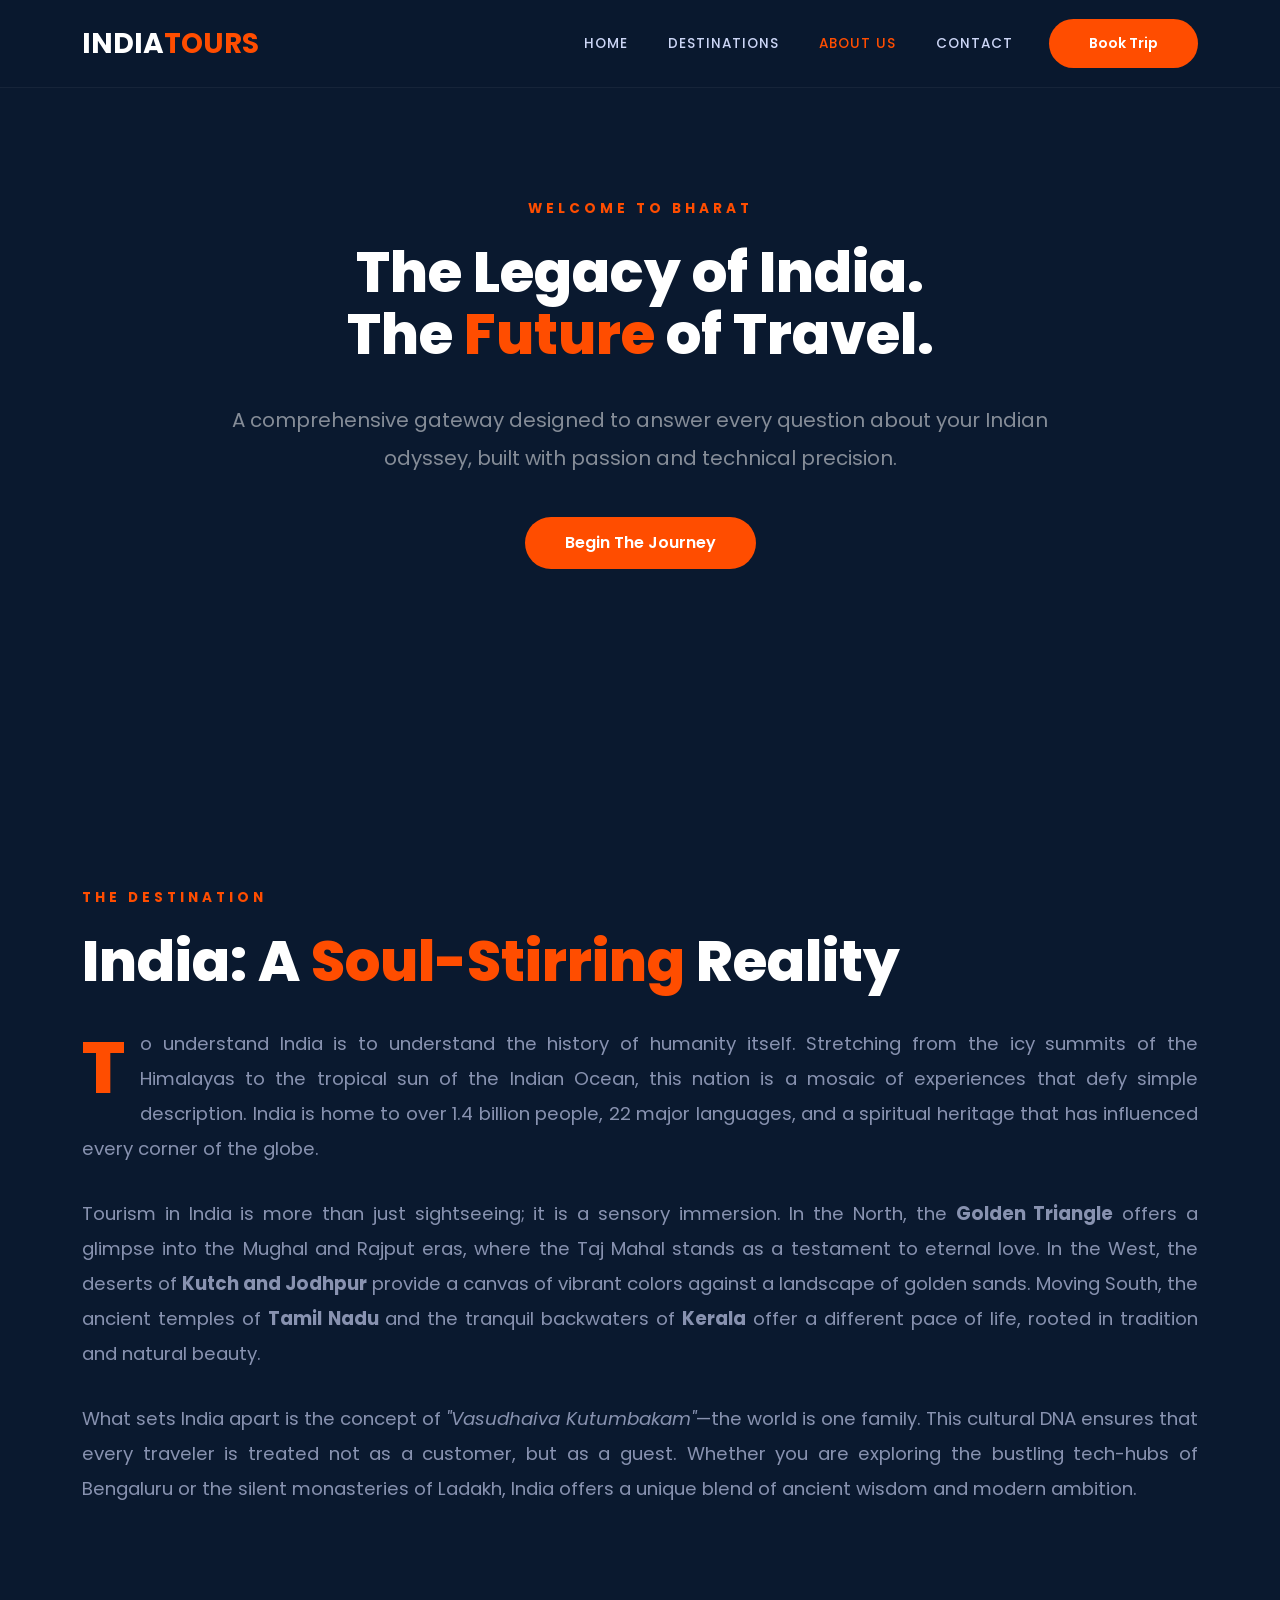
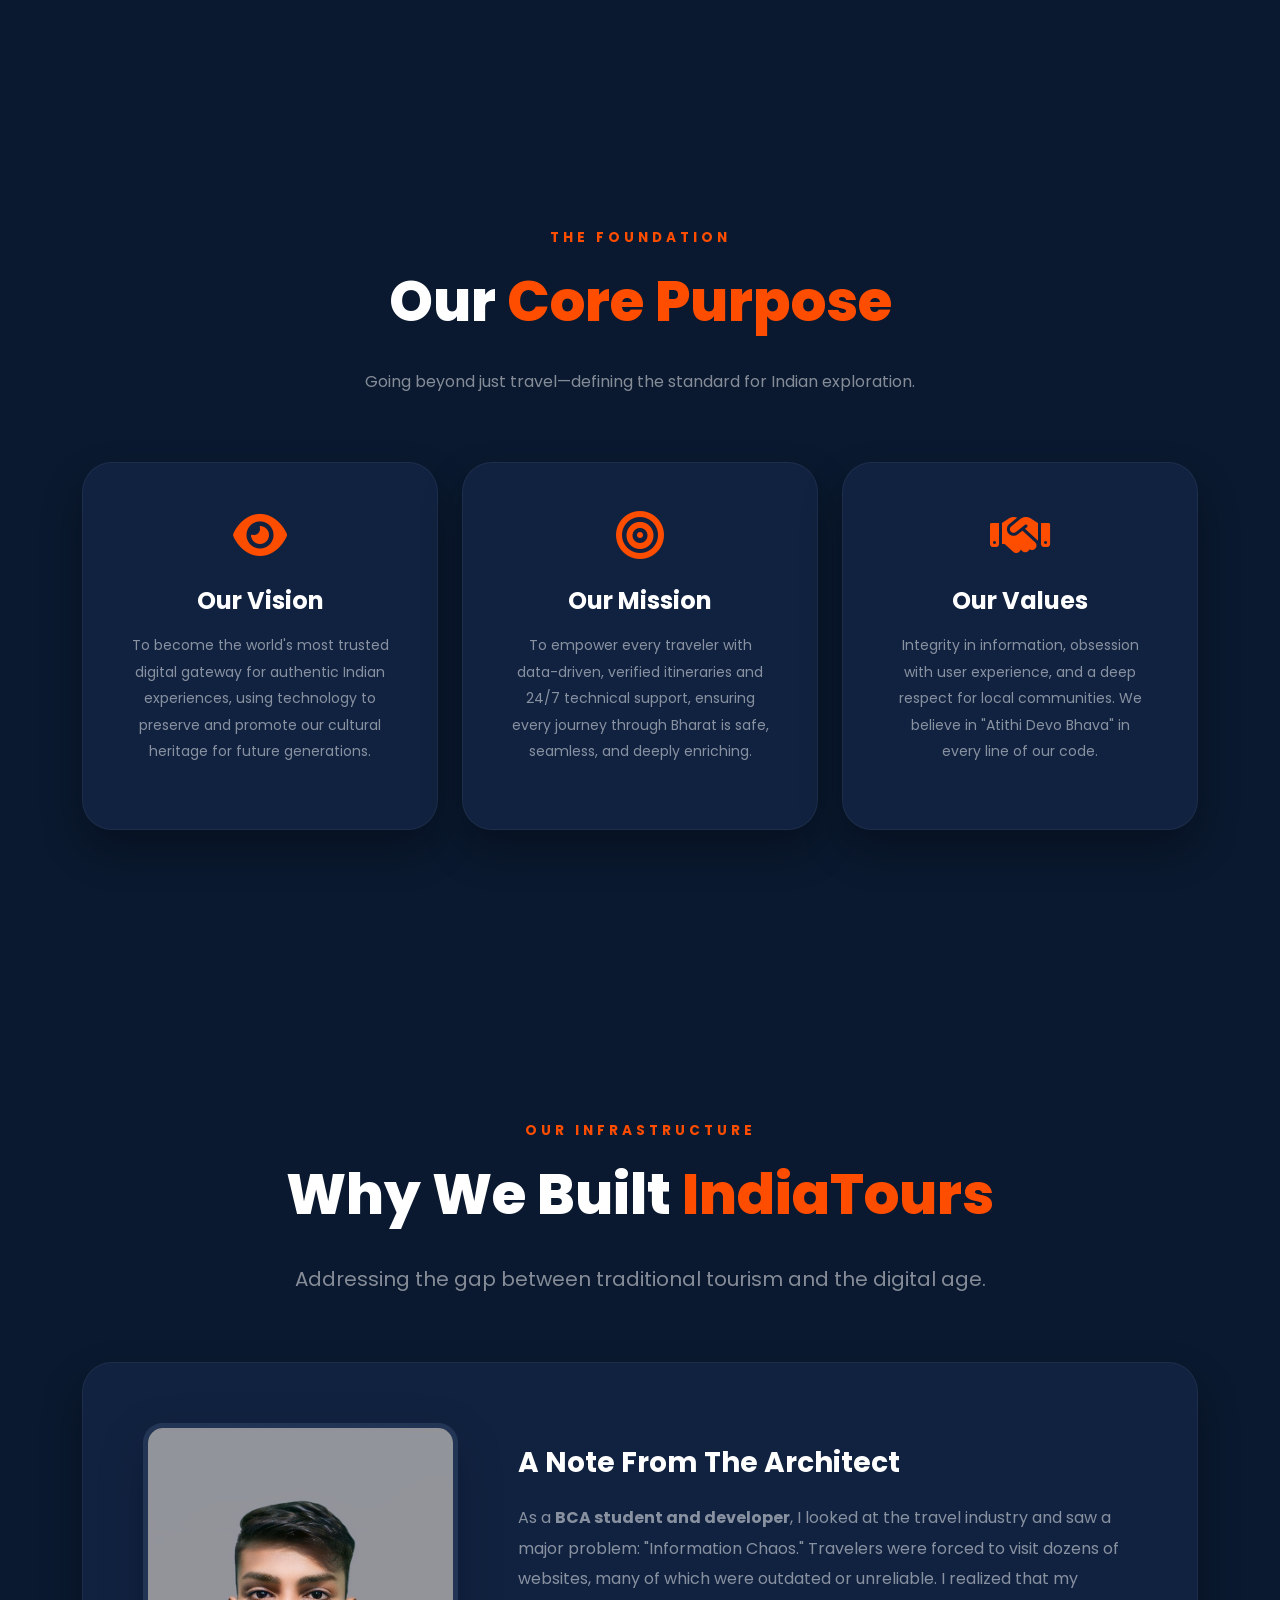
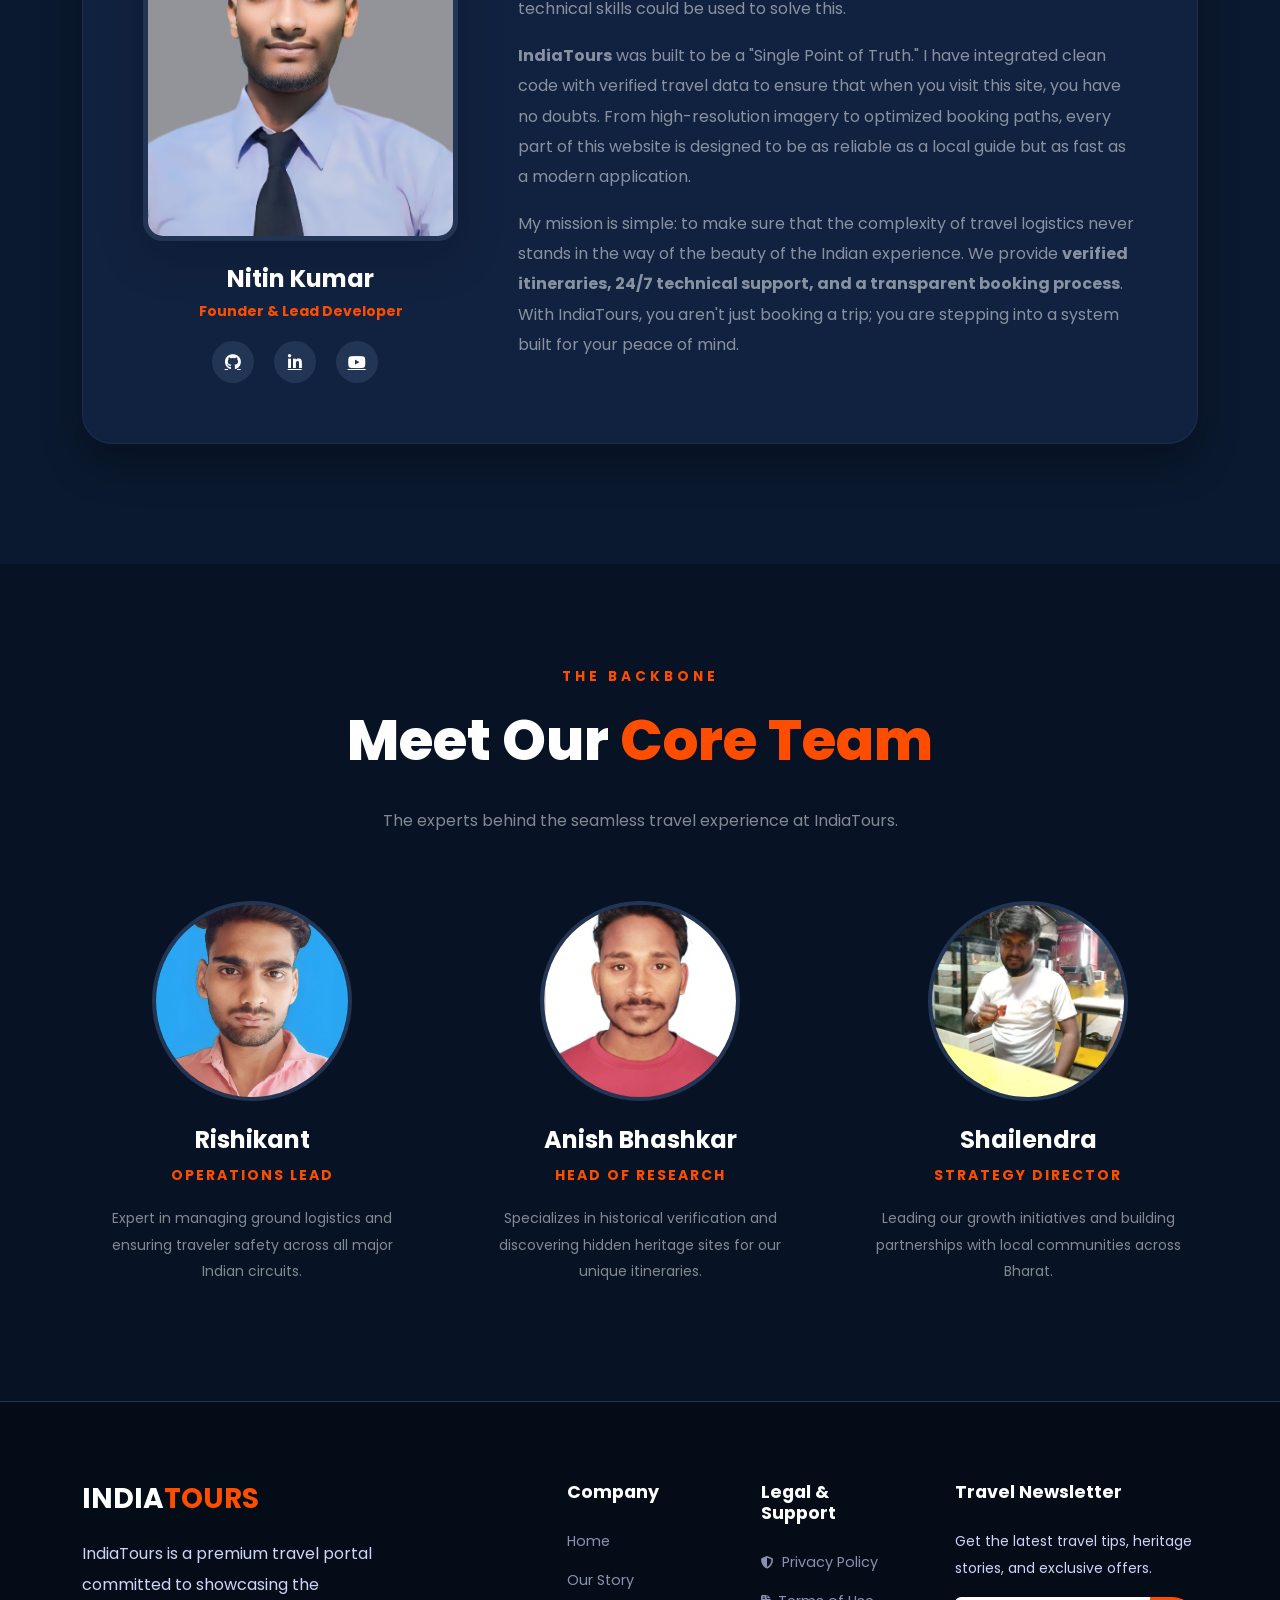
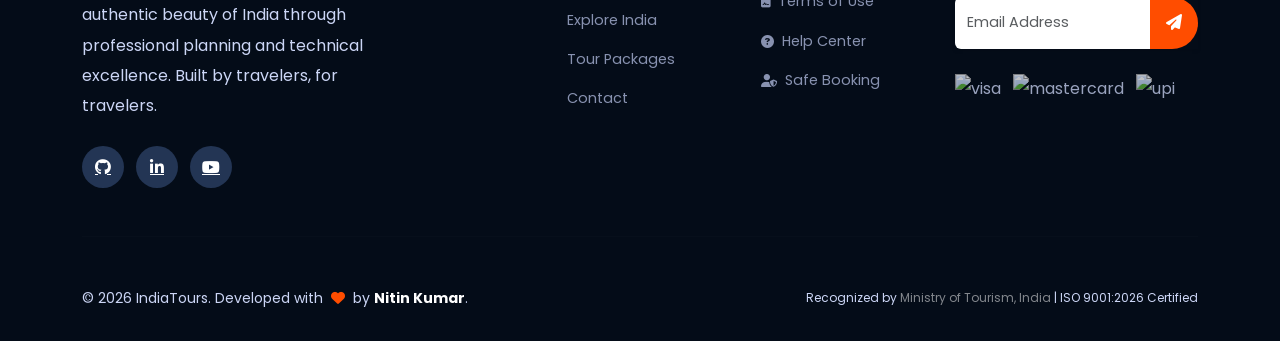
==== commit 6497dc3c: "Update about.html" ====
--- a/about.html
+++ b/about.html
@@ -206,7 +206,7 @@
                     <div class="founder-box">
                         <div class="row align-items-center">
                             <div class="col-lg-4 text-center mb-5 mb-lg-0">
-                                <img src="img/founder.jpg" class="founder-img shadow-lg" alt="Nitin Kumar">
+                                <img src="founder.jpg" class="founder-img shadow-lg" alt="Nitin Kumar">
                                 <div class="mt-4">
                                     <h4 class="text-white fw-bold mb-1">Nitin Kumar</h4>
                                     <p class="text-orange small fw-bold">Founder & Lead Developer</p>
@@ -252,7 +252,7 @@
             <div class="col-md-4 reveal">
                 <div class="team-card text-center">
                     <div class="team-img-wrapper" style="width: 200px; height: 200px; margin: 0 auto 25px; border-radius: 50%; overflow: hidden; border: 4px solid var(--navy-light);">
-                        <img src="img/rishikant.jpeg" class="team-img" style="width: 100%; height: 100%; object-fit: cover;" alt="Rishikant">
+                        <img src="rishikant.jpeg" class="team-img" style="width: 100%; height: 100%; object-fit: cover;" alt="Rishikant">
                     </div>
                     <h4 class="text-white fw-bold">Rishikant</h4>
                     <p class="text-orange small fw-bold text-uppercase" style="letter-spacing: 2px;">Operations Lead</p>
@@ -264,7 +264,7 @@
             <div class="col-md-4 reveal">
                 <div class="team-card text-center">
                     <div class="team-img-wrapper" style="width: 200px; height: 200px; margin: 0 auto 25px; border-radius: 50%; overflow: hidden; border: 4px solid var(--navy-light);">
-                        <img src="img/anish.jpg" class="team-img" style="width: 100%; height: 100%; object-fit: cover;" alt="Anish Bhashkar">
+                        <img src="anish.jpg" class="team-img" style="width: 100%; height: 100%; object-fit: cover;" alt="Anish Bhashkar">
                     </div>
                     <h4 class="text-white fw-bold">Anish Bhashkar</h4>
                     <p class="text-orange small fw-bold text-uppercase" style="letter-spacing: 2px;">Head of Research</p>
@@ -276,7 +276,7 @@
             <div class="col-md-4 reveal">
                 <div class="team-card text-center">
                     <div class="team-img-wrapper" style="width: 200px; height: 200px; margin: 0 auto 25px; border-radius: 50%; overflow: hidden; border: 4px solid var(--navy-light);">
-                        <img src="img/shailendra.jpeg" class="team-img" style="width: 100%; height: 100%; object-fit: cover;" alt="Shailendra">
+                        <img src="shailendra.jpeg" class="team-img" style="width: 100%; height: 100%; object-fit: cover;" alt="Shailendra">
                     </div>
                     <h4 class="text-white fw-bold">Shailendra</h4>
                     <p class="text-orange small fw-bold text-uppercase" style="letter-spacing: 2px;">Strategy Director</p>
